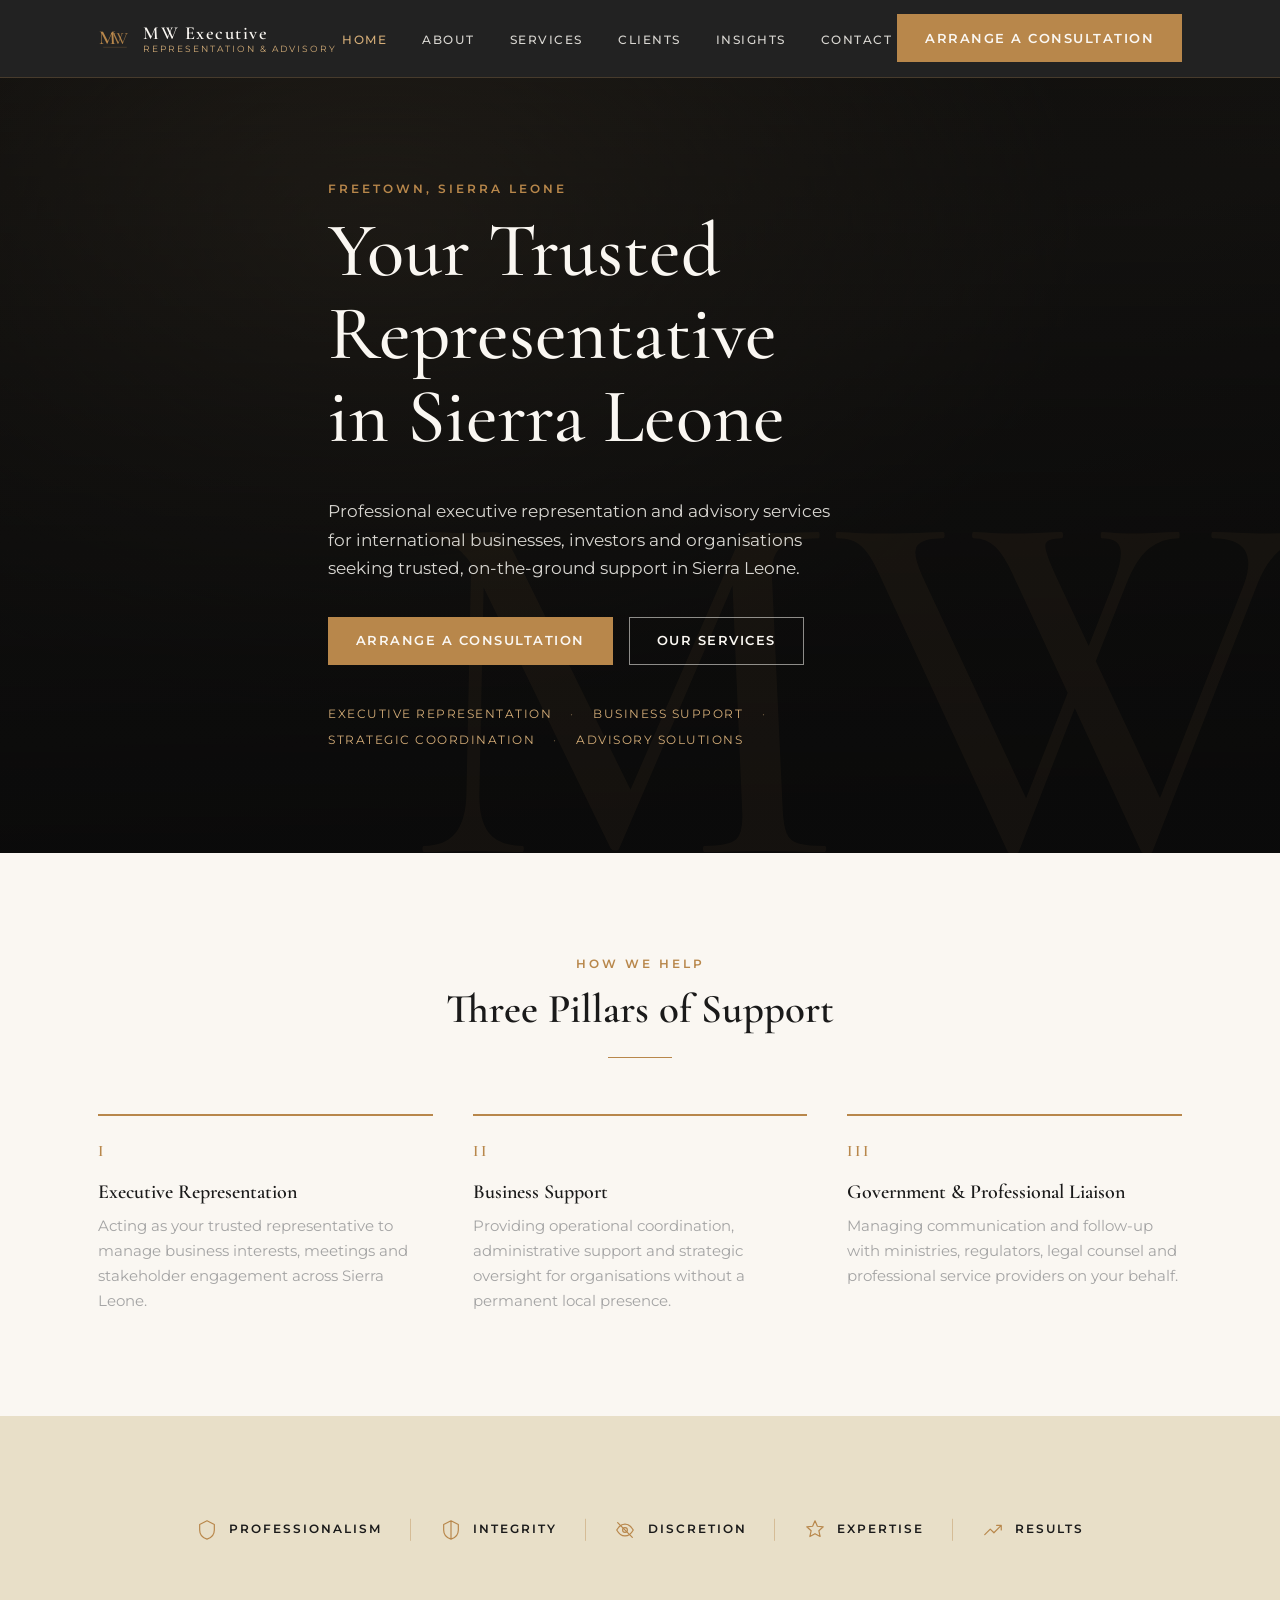
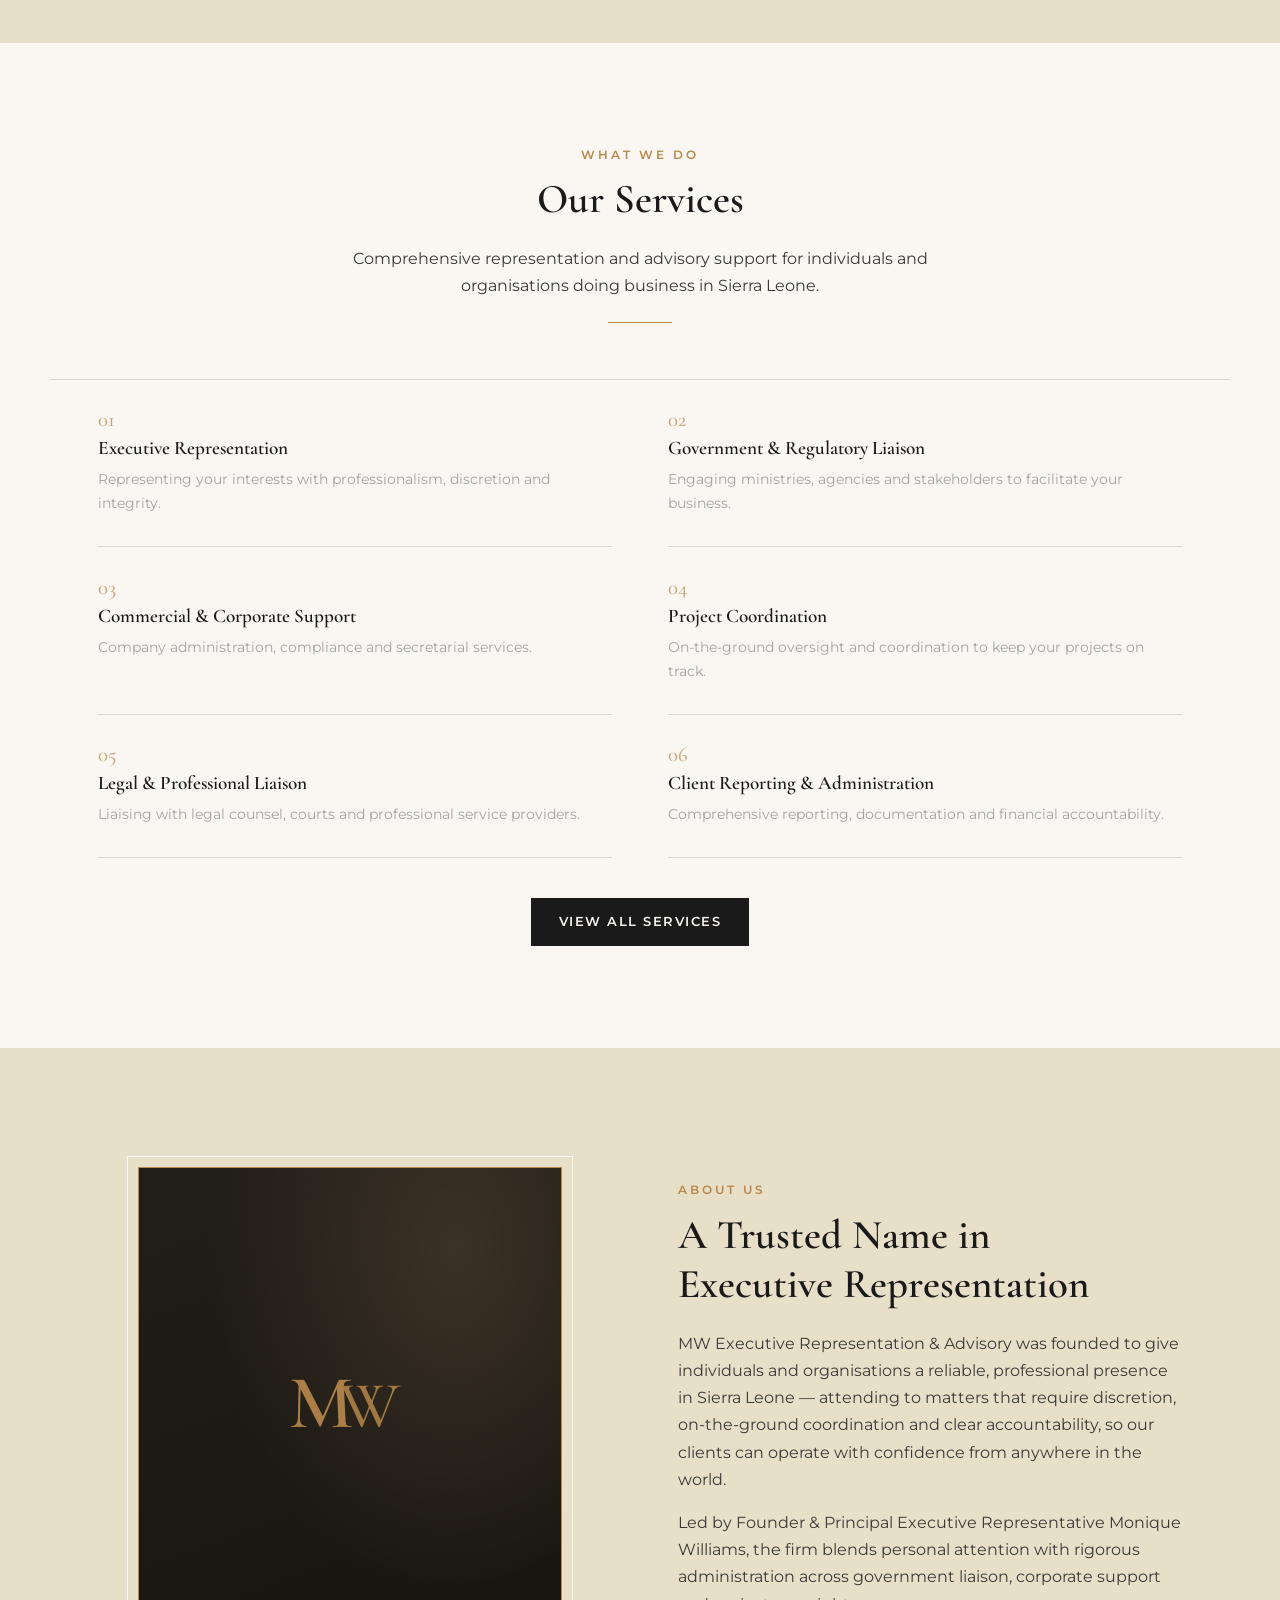
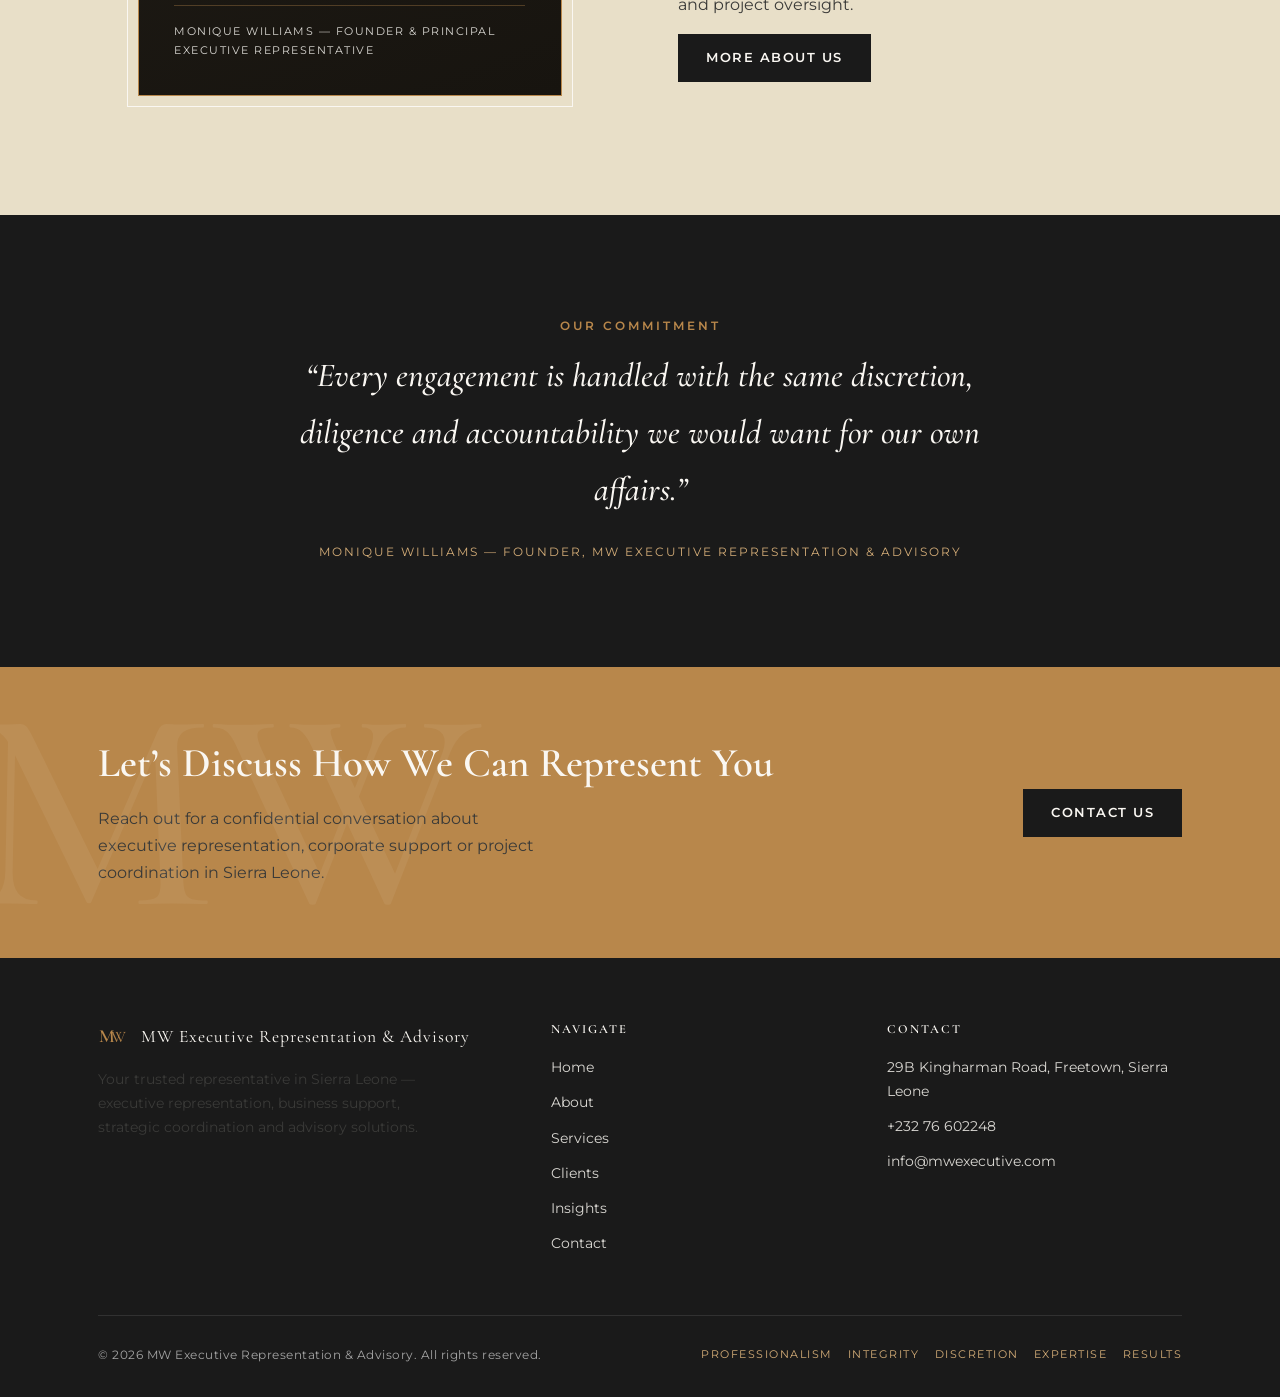
==== index.html @ 89845946 "feat: client revision round — nav, CTA copy, new pages, and homepage/about content Nav: add Clients " ====
<!doctype html>
<html lang="en">
<head>
  <meta charset="UTF-8" />
  <meta name="viewport" content="width=device-width, initial-scale=1.0" />
  <title>MW Executive Representation &amp; Advisory | Freetown, Sierra Leone</title>
  <meta name="description" content="MW Executive Representation &amp; Advisory is your trusted executive representative in Sierra Leone — offering executive representation, government &amp; regulatory liaison, corporate support, and advisory solutions." />
  <link rel="icon" type="image/svg+xml" href="assets/favicon.svg" />
  <link rel="preconnect" href="https://fonts.googleapis.com" />
  <link rel="preconnect" href="https://fonts.gstatic.com" crossorigin />
  <link href="https://fonts.googleapis.com/css2?family=Cormorant+Garamond:ital,wght@0,400;0,500;0,600;1,500&family=Montserrat:wght@400;500;600;700&display=swap" rel="stylesheet" />
  <link rel="stylesheet" href="css/style.css" />
</head>
<body>

  <header class="site-header">
    <nav class="nav">
      <a href="index.html" class="brand">
        <svg class="brand__mark" viewBox="0 0 220 180" aria-hidden="true"><text x="6" y="128" font-family="'Cormorant Garamond', serif" font-weight="600" font-size="128" fill="#B8874B">M</text><text x="92" y="128" font-family="'Cormorant Garamond', serif" font-weight="500" font-size="112" fill="#B8874B" opacity="0.92">W</text><line x1="34" y1="150" x2="186" y2="150" stroke="#B8874B" stroke-width="1.5"/></svg>
        <span class="brand__text">
          <span class="brand__name">MW Executive</span>
          <span class="brand__sub">Representation &amp; Advisory</span>
        </span>
      </a>
      <button class="nav__toggle" aria-label="Toggle navigation" aria-expanded="false">
        <span></span><span></span><span></span>
      </button>
      <ul class="nav__links">
        <li><a href="index.html">Home</a></li>
        <li><a href="about.html">About</a></li>
        <li><a href="services.html">Services</a></li>
        <li><a href="clients.html">Clients</a></li>
        <li><a href="insights.html">Insights</a></li>
        <li><a href="contact.html">Contact</a></li>
      </ul>
      <a href="contact.html" class="btn btn--primary nav__cta">Arrange a Consultation</a>
    </nav>
  </header>

  <section class="hero">
    <div class="container hero__content">
      <span class="eyebrow">Freetown, Sierra Leone</span>
      <h1>Your Trusted Representative in Sierra Leone</h1>
      <p class="hero__tagline">Professional executive representation and advisory services for international businesses, investors and organisations seeking trusted, on-the-ground support in Sierra Leone.</p>
      <div class="hero__actions">
        <a href="contact.html" class="btn btn--primary">Arrange a Consultation</a>
        <a href="services.html" class="btn btn--outline">Our Services</a>
      </div>
      <div class="hero__meta">
        <span>Executive Representation</span>
        <span>Business Support</span>
        <span>Strategic Coordination</span>
        <span>Advisory Solutions</span>
      </div>
    </div>
  </section>

  <section>
    <div class="container">
      <div class="section-head">
        <span class="eyebrow">How We Help</span>
        <h2>Three Pillars of Support</h2>
        <hr class="rule rule--center" />
      </div>
      <div class="pillars">
        <div class="pillars__item">
          <span class="pillars__num">I</span>
          <h3>Executive Representation</h3>
          <p>Acting as your trusted representative to manage business interests, meetings and stakeholder engagement across Sierra Leone.</p>
        </div>
        <div class="pillars__item">
          <span class="pillars__num">II</span>
          <h3>Business Support</h3>
          <p>Providing operational coordination, administrative support and strategic oversight for organisations without a permanent local presence.</p>
        </div>
        <div class="pillars__item">
          <span class="pillars__num">III</span>
          <h3>Government &amp; Professional Liaison</h3>
          <p>Managing communication and follow-up with ministries, regulators, legal counsel and professional service providers on your behalf.</p>
        </div>
      </div>
    </div>
  </section>

  <section class="section--tint">
    <div class="container values">
      <div class="values__item">
        <svg viewBox="0 0 24 24" fill="none" stroke-linecap="round" stroke-linejoin="round"><path d="M12 2 4 6v6c0 5 3.4 8.6 8 10 4.6-1.4 8-5 8-10V6l-8-4Z" stroke-width="1.3"/></svg>
        <span>Professionalism</span>
      </div>
      <div class="values__item">
        <svg viewBox="0 0 24 24" fill="none" stroke-linecap="round" stroke-linejoin="round"><path d="M12 2v20M4 6l8-4 8 4M4 6v6c0 5 3.4 8.6 8 10M20 6v6c0 5-3.4 8.6-8 10" stroke-width="1.3"/></svg>
        <span>Integrity</span>
      </div>
      <div class="values__item">
        <svg viewBox="0 0 24 24" fill="none" stroke-linecap="round" stroke-linejoin="round"><path d="M3 12s3.5-6.5 9-6.5S21 12 21 12s-3.5 6.5-9 6.5S3 12 3 12Z" stroke-width="1.3"/><circle cx="12" cy="12" r="2.6" stroke-width="1.3"/><path d="M4 4l16 16" stroke-width="1.3"/></svg>
        <span>Discretion</span>
      </div>
      <div class="values__item">
        <svg viewBox="0 0 24 24" fill="none" stroke-linecap="round" stroke-linejoin="round"><path d="m12 2 2.6 5.9 6.4.6-4.8 4.3 1.4 6.3L12 16l-5.6 3.1 1.4-6.3-4.8-4.3 6.4-.6L12 2Z" stroke-width="1.3"/></svg>
        <span>Expertise</span>
      </div>
      <div class="values__item">
        <svg viewBox="0 0 24 24" fill="none" stroke-linecap="round" stroke-linejoin="round"><path d="M3 17 9 11l4 4 8-8M21 7h-5M21 7v5" stroke-width="1.3"/></svg>
        <span>Results</span>
      </div>
    </div>
  </section>

  <section>
    <div class="container">
      <div class="section-head">
        <span class="eyebrow">What We Do</span>
        <h2>Our Services</h2>
        <p>Comprehensive representation and advisory support for individuals and organisations doing business in Sierra Leone.</p>
        <hr class="rule rule--center" />
      </div>
    </div>
    <div class="container service-index">
      <article class="service-index__item">
        <span class="service-row__index">01</span>
        <h3>Executive Representation</h3>
        <p>Representing your interests with professionalism, discretion and integrity.</p>
      </article>
      <article class="service-index__item">
        <span class="service-row__index">02</span>
        <h3>Government &amp; Regulatory Liaison</h3>
        <p>Engaging ministries, agencies and stakeholders to facilitate your business.</p>
      </article>
      <article class="service-index__item">
        <span class="service-row__index">03</span>
        <h3>Commercial &amp; Corporate Support</h3>
        <p>Company administration, compliance and secretarial services.</p>
      </article>
      <article class="service-index__item">
        <span class="service-row__index">04</span>
        <h3>Project Coordination</h3>
        <p>On-the-ground oversight and coordination to keep your projects on track.</p>
      </article>
      <article class="service-index__item">
        <span class="service-row__index">05</span>
        <h3>Legal &amp; Professional Liaison</h3>
        <p>Liaising with legal counsel, courts and professional service providers.</p>
      </article>
      <article class="service-index__item">
        <span class="service-row__index">06</span>
        <h3>Client Reporting &amp; Administration</h3>
        <p>Comprehensive reporting, documentation and financial accountability.</p>
      </article>
    </div>
    <div class="container text-center" style="margin-top:2.5rem;">
      <a href="services.html" class="btn btn--dark">View All Services</a>
    </div>
  </section>

  <section class="section--tint">
    <div class="container split">
      <div class="split__media">
        <figure class="portrait-frame">
          <svg class="portrait-frame__mark" viewBox="0 0 220 180" aria-hidden="true"><text x="6" y="128" font-family="'Cormorant Garamond', serif" font-weight="600" font-size="128" fill="#B8874B">M</text><text x="92" y="128" font-family="'Cormorant Garamond', serif" font-weight="500" font-size="112" fill="#B8874B" opacity="0.92">W</text></svg>
          <figcaption>Monique Williams — Founder &amp; Principal Executive Representative</figcaption>
        </figure>
      </div>
      <div>
        <span class="eyebrow">About Us</span>
        <h2>A Trusted Name in Executive Representation</h2>
        <p>MW Executive Representation &amp; Advisory was founded to give individuals and organisations a reliable, professional presence in Sierra Leone — attending to matters that require discretion, on-the-ground coordination and clear accountability, so our clients can operate with confidence from anywhere in the world.</p>
        <p>Led by Founder &amp; Principal Executive Representative Monique Williams, the firm blends personal attention with rigorous administration across government liaison, corporate support and project oversight.</p>
        <a href="about.html" class="btn btn--dark">More About Us</a>
      </div>
    </div>
  </section>

  <section class="section--dark">
    <div class="container quote">
      <span class="eyebrow">Our Commitment</span>
      <blockquote>&ldquo;Every engagement is handled with the same discretion, diligence and accountability we would want for our own affairs.&rdquo;</blockquote>
      <cite>Monique Williams — Founder, MW Executive Representation &amp; Advisory</cite>
    </div>
  </section>

  <section class="cta-banner">
    <div class="container cta-banner__inner">
      <div>
        <h2>Let&rsquo;s Discuss How We Can Represent You</h2>
        <p>Reach out for a confidential conversation about executive representation, corporate support or project coordination in Sierra Leone.</p>
      </div>
      <a href="contact.html" class="btn btn--dark">Contact Us</a>
    </div>
  </section>

  <footer class="site-footer">
    <div class="container">
      <div class="footer-grid">
        <div>
          <div class="footer-brand">
            <svg class="footer-brand__mark" viewBox="0 0 220 180" aria-hidden="true"><text x="6" y="128" font-family="'Cormorant Garamond', serif" font-weight="600" font-size="128" fill="#B8874B">M</text><text x="92" y="128" font-family="'Cormorant Garamond', serif" font-weight="500" font-size="112" fill="#B8874B" opacity="0.92">W</text></svg>
            <span class="footer-brand__name">MW Executive Representation &amp; Advisory</span>
          </div>
          <p style="max-width:320px; font-size:0.88rem;">Your trusted representative in Sierra Leone — executive representation, business support, strategic coordination and advisory solutions.</p>
        </div>
        <div>
          <h4>Navigate</h4>
          <ul>
            <li><a href="index.html">Home</a></li>
            <li><a href="about.html">About</a></li>
            <li><a href="services.html">Services</a></li>
            <li><a href="clients.html">Clients</a></li>
            <li><a href="insights.html">Insights</a></li>
            <li><a href="contact.html">Contact</a></li>
          </ul>
        </div>
        <div>
          <h4>Contact</h4>
          <ul>
            <li>29B Kingharman Road, Freetown, Sierra Leone</li>
            <li><a href="tel:+23276602248">+232 76 602248</a></li>
            <li><a href="mailto:info@mwexecutive.com">info@mwexecutive.com</a></li>
          </ul>
        </div>
      </div>
      <div class="footer-bottom">
        <span>&copy; 2026 MW Executive Representation &amp; Advisory. All rights reserved.</span>
        <span class="footer-values">
          <span>Professionalism</span><span>Integrity</span><span>Discretion</span><span>Expertise</span><span>Results</span>
        </span>
      </div>
    </div>
  </footer>

  <script src="js/main.js"></script>
</body>
</html>
---- css/style.css ----
/* ==========================================================================
   MW Executive Representation & Advisory — Site Stylesheet
   ========================================================================== */

:root {
  --bronze: #B8874B;
  --bronze-dark: #8F6A38;
  --bronze-light: #D4AD78;
  --champagne: #E8DFC8;
  --warm-white: #FAF7F2;
  --charcoal: #1A1A1A;
  --charcoal-soft: #262421;
  --slate: #A4A4A4;
  --slate-light: #D9D7D2;

  --font-heading: 'Cormorant Garamond', 'Times New Roman', serif;
  --font-body: 'Montserrat', -apple-system, 'Segoe UI', sans-serif;

  --max-width: 1180px;
  --transition: 0.28s cubic-bezier(0.4, 0, 0.2, 1);
}

* { box-sizing: border-box; }

html { scroll-behavior: smooth; }

body {
  margin: 0;
  font-family: var(--font-body);
  color: var(--charcoal);
  background: var(--warm-white);
  line-height: 1.7;
  -webkit-font-smoothing: antialiased;
}

img { max-width: 100%; display: block; }

a { color: inherit; text-decoration: none; }

h1, h2, h3, h4 {
  font-family: var(--font-heading);
  font-weight: 600;
  color: var(--charcoal);
  margin: 0 0 0.5em;
  line-height: 1.2;
  text-wrap: balance;
}

h1 { font-size: clamp(2.9rem, 6vw, 5.2rem); font-weight: 500; line-height: 1.08; }
h2 { font-size: clamp(1.9rem, 3.2vw, 2.6rem); }
h3 { font-size: 1.35rem; }

p { margin: 0 0 1em; color: #3a3a38; }

.eyebrow {
  font-family: var(--font-body);
  font-size: 0.72rem;
  font-weight: 600;
  letter-spacing: 3px;
  text-transform: uppercase;
  color: var(--bronze);
  display: block;
  margin-bottom: 0.9em;
}

.container {
  max-width: var(--max-width);
  margin: 0 auto;
  padding: 0 clamp(1.25rem, 4vw, 3rem);
}

.rule {
  width: 64px;
  height: 1px;
  background: var(--bronze);
  border: none;
  margin: 1.4em 0;
}
.rule--center { margin-left: auto; margin-right: auto; }

/* --------------------------- Buttons --------------------------- */

.btn {
  display: inline-flex;
  align-items: center;
  gap: 0.6em;
  font-family: var(--font-body);
  font-size: 0.8rem;
  font-weight: 600;
  letter-spacing: 1.5px;
  text-transform: uppercase;
  padding: 0.95em 2.1em;
  border: 1px solid transparent;
  cursor: pointer;
  transition: background var(--transition), color var(--transition), border-color var(--transition);
}

.btn--primary {
  background: var(--bronze);
  color: var(--warm-white);
  border-color: var(--bronze);
}
.btn--primary:hover { background: var(--bronze-dark); border-color: var(--bronze-dark); }

.btn--outline {
  background: transparent;
  color: var(--warm-white);
  border-color: rgba(250, 247, 242, 0.55);
}
.btn--outline:hover { background: rgba(250, 247, 242, 0.12); border-color: var(--warm-white); }

.btn--dark {
  background: var(--charcoal);
  color: var(--warm-white);
  border-color: var(--charcoal);
}
.btn--dark:hover { background: #000; }

/* --------------------------- Header / Nav --------------------------- */

.site-header {
  position: sticky;
  top: 0;
  z-index: 100;
  background: rgba(26, 26, 26, 0.96);
  backdrop-filter: blur(6px);
  border-bottom: 1px solid rgba(184, 135, 75, 0.25);
}

.nav {
  display: flex;
  align-items: center;
  justify-content: space-between;
  padding: 0.9rem clamp(1.25rem, 4vw, 3rem);
  max-width: var(--max-width);
  margin: 0 auto;
}

.brand {
  display: flex;
  align-items: center;
  gap: 0.7rem;
  color: var(--warm-white);
}
.brand__mark { width: 34px; height: 28px; flex-shrink: 0; }
.brand__text { display: flex; flex-direction: column; line-height: 1.15; }
.brand__name {
  font-family: var(--font-heading);
  font-size: 1.15rem;
  letter-spacing: 1.5px;
  font-weight: 600;
}
.brand__sub {
  font-size: 0.55rem;
  letter-spacing: 2px;
  color: var(--bronze-light);
  text-transform: uppercase;
}

.nav__links {
  display: flex;
  gap: 2.2rem;
  list-style: none;
  margin: 0;
  padding: 0;
}
.nav__links a {
  color: var(--slate-light);
  font-size: 0.78rem;
  font-weight: 500;
  letter-spacing: 1.5px;
  text-transform: uppercase;
  transition: color var(--transition);
  position: relative;
}
.nav__links a:hover,
.nav__links a[aria-current="page"] { color: var(--bronze-light); }

.nav__cta {
  display: none;
}

.nav__toggle {
  display: none;
  flex-direction: column;
  gap: 5px;
  background: none;
  border: none;
  cursor: pointer;
  padding: 0.5em;
}
.nav__toggle span {
  width: 24px;
  height: 1.5px;
  background: var(--warm-white);
}

@media (min-width: 800px) {
  .nav__cta { display: inline-flex; }
}

@media (max-width: 799px) {
  .nav__toggle { display: flex; }
  .nav__links {
    position: absolute;
    top: 100%;
    left: 0;
    right: 0;
    background: var(--charcoal);
    flex-direction: column;
    gap: 0;
    max-height: 0;
    overflow: hidden;
    transition: max-height var(--transition);
    border-bottom: 1px solid rgba(184, 135, 75, 0.25);
  }
  .nav__links.is-open { max-height: 400px; }
  .nav__links a {
    display: block;
    padding: 1rem clamp(1.25rem, 4vw, 3rem);
    border-top: 1px solid rgba(255,255,255,0.06);
  }
}

/* --------------------------- Hero --------------------------- */

.hero {
  position: relative;
  min-height: 86vh;
  display: flex;
  align-items: center;
  color: var(--warm-white);
  background:
    linear-gradient(180deg, rgba(10,10,10,0.55) 0%, rgba(10,10,10,0.78) 55%, rgba(10,10,10,0.95) 100%),
    radial-gradient(ellipse at 30% 20%, #3a3226 0%, transparent 55%),
    linear-gradient(160deg, #14120f 0%, #1f1c17 45%, #0d0c0a 100%);
  overflow: hidden;
}

.hero__skyline {
  position: absolute;
  bottom: 0;
  left: 0;
  width: 100%;
  height: 40%;
  opacity: 0.5;
}

.hero::after {
  content: "MW";
  position: absolute;
  right: -0.06em;
  bottom: -0.18em;
  font-family: var(--font-heading);
  font-weight: 500;
  font-size: 32rem;
  line-height: 1;
  color: var(--bronze);
  opacity: 0.06;
  pointer-events: none;
  z-index: 0;
  white-space: nowrap;
}

.hero__content { position: relative; z-index: 2; max-width: 720px; }
.hero__content h1 { color: var(--warm-white); }
.hero__content > * {
  opacity: 0;
  animation: hero-rise 0.7s ease-out forwards;
}
.hero__content .eyebrow { animation-delay: 0.05s; }
.hero__content h1 { animation-delay: 0.15s; }
.hero__content .hero__tagline { animation-delay: 0.3s; }
.hero__content .hero__actions { animation-delay: 0.42s; }
.hero__content .hero__meta { animation-delay: 0.54s; }

@keyframes hero-rise {
  from { opacity: 0; transform: translateY(14px); }
  to { opacity: 1; transform: translateY(0); }
}

@media (prefers-reduced-motion: reduce) {
  .hero__content > * { opacity: 1; animation: none; }
}

.hero__tagline {
  font-size: 1.05rem;
  color: var(--slate-light);
  max-width: 520px;
  margin-bottom: 2em;
}

.hero__actions { display: flex; flex-wrap: wrap; gap: 1rem; margin-bottom: 2.5em; }

.hero__meta {
  display: flex;
  flex-wrap: wrap;
  gap: 0.6em 1.6em;
  font-size: 0.72rem;
  letter-spacing: 1.5px;
  text-transform: uppercase;
  color: var(--bronze-light);
}
.hero__meta span:not(:last-child)::after { content: '·'; margin-left: 1.6em; color: rgba(212,173,120,0.5); }

/* --------------------------- Page hero (interior pages) --------------------------- */

.page-hero {
  background: var(--charcoal);
  color: var(--warm-white);
  padding: clamp(4rem, 10vw, 7rem) 0 clamp(3rem, 6vw, 4.5rem);
  text-align: center;
}
.page-hero h1 { color: var(--warm-white); }
.page-hero p { color: var(--slate-light); max-width: 620px; margin: 0 auto; }

/* --------------------------- Sections --------------------------- */

section { padding: clamp(3.5rem, 8vw, 6.5rem) 0; }

.section--tint { background: var(--champagne); }
.section--dark { background: var(--charcoal); color: var(--warm-white); }
.section--dark h2, .section--dark h3 { color: var(--warm-white); }
.section--dark p { color: var(--slate-light); }

.section-head { max-width: 640px; margin: 0 auto 3.5rem; text-align: center; }
.section-head--left { margin: 0 0 3rem; text-align: left; }

/* --------------------------- Three pillars (homepage intro) --------------------------- */

.pillars {
  display: grid;
  grid-template-columns: repeat(3, 1fr);
  gap: 2.5rem;
}
.pillars__item {
  padding-top: 1.4rem;
  border-top: 2px solid var(--bronze);
}
.pillars__num {
  display: block;
  font-family: var(--font-heading);
  font-size: 1rem;
  font-weight: 600;
  letter-spacing: 3px;
  color: var(--bronze);
  margin-bottom: 0.9em;
}
.pillars__item h3 { font-size: 1.25rem; margin-bottom: 0.5em; }
.pillars__item p { font-size: 0.92rem; margin: 0; color: var(--slate); }

@media (max-width: 800px) {
  .pillars { grid-template-columns: 1fr; gap: 2rem; }
}

/* --------------------------- Values strip --------------------------- */

.values {
  display: flex;
  flex-wrap: wrap;
  justify-content: center;
  align-items: center;
  gap: 0.9rem 0;
}
.values__item {
  display: flex;
  align-items: center;
  gap: 0.7rem;
  padding: 0 1.8rem;
  position: relative;
}
.values__item:not(:last-child)::after {
  content: '';
  position: absolute;
  right: 0;
  top: 50%;
  transform: translateY(-50%);
  width: 1px;
  height: 1.4rem;
  background: rgba(184, 135, 75, 0.4);
}
.values__item svg { width: 22px; height: 22px; stroke: var(--bronze); flex-shrink: 0; }
.values__item span {
  font-size: 0.72rem;
  letter-spacing: 2px;
  text-transform: uppercase;
  font-weight: 600;
}

@media (max-width: 480px) {
  .values__item::after { display: none; }
  .values__item { padding: 0 1rem; }
}

/* --------------------------- Service list (editorial index) --------------------------- */

.service-list { border-top: 1px solid var(--slate-light); }

.service-row {
  display: grid;
  grid-template-columns: 4.5rem 1fr;
  gap: 1.5rem 2rem;
  align-items: baseline;
  padding: 2.25rem 0;
  border-bottom: 1px solid var(--slate-light);
  transition: background var(--transition);
}
.service-row:hover { background: var(--champagne); }
.service-row__index {
  font-family: var(--font-heading);
  font-size: 2.6rem;
  font-weight: 500;
  color: var(--bronze);
  opacity: 0.5;
  line-height: 1;
}
.service-row__body h3 { margin-bottom: 0.4em; }
.service-row__body p { font-size: 0.95rem; margin-bottom: 0; max-width: 640px; }

/* Detail variant used on the Services page: adds a third column of tags */
.service-row--detail {
  grid-template-columns: 4.5rem 1fr 1fr;
}
.service-row__tags {
  list-style: none;
  margin: 0;
  padding: 0;
  font-size: 0.85rem;
  color: var(--slate);
}
.service-row__tags li {
  padding: 0.6em 0;
  border-top: 1px solid var(--slate-light);
}
.service-row__tags li:first-child { border-top: none; }

@media (max-width: 860px) {
  .service-row,
  .service-row--detail { grid-template-columns: 3.2rem 1fr; }
  .service-row__tags { grid-column: 1 / -1; padding-left: calc(3.2rem + 2rem); }
  .service-row__index { font-size: 2rem; }
}

/* Compact teaser variant for the homepage: two-column index, no tags */
.service-index {
  display: grid;
  grid-template-columns: 1fr 1fr;
  column-gap: 3.5rem;
  border-top: 1px solid var(--slate-light);
}
.service-index__item {
  padding: 1.9rem 0;
  border-bottom: 1px solid var(--slate-light);
}
.service-index__item .service-row__index {
  font-size: 1.3rem;
  opacity: 0.7;
  display: block;
  margin-bottom: 0.3em;
}
.service-index__item h3 { font-size: 1.2rem; margin-bottom: 0.35em; }
.service-index__item p { font-size: 0.9rem; margin: 0; color: var(--slate); }

@media (max-width: 700px) {
  .service-index { grid-template-columns: 1fr; }
}

/* --------------------------- About / split layout --------------------------- */

.split {
  display: grid;
  grid-template-columns: 1fr 1fr;
  gap: clamp(2rem, 6vw, 5rem);
  align-items: center;
}
@media (max-width: 800px) { .split { grid-template-columns: 1fr; } }
.split--reverse .split__media { order: 2; }

.portrait-frame {
  aspect-ratio: 4 / 5;
  background:
    radial-gradient(ellipse at 75% 15%, #3a3226 0%, transparent 55%),
    linear-gradient(160deg, #221e18 0%, #17140f 100%);
  position: relative;
  border: 1px solid var(--bronze);
  outline: 1px solid var(--warm-white);
  outline-offset: 10px;
  display: flex;
  flex-direction: column;
  align-items: flex-start;
  justify-content: space-between;
  padding: 2.2rem;
  overflow: hidden;
}
.portrait-frame__mark { width: 130px; height: auto; opacity: 0.92; align-self: center; margin: auto 0; }
.portrait-frame figcaption {
  position: relative;
  color: var(--slate-light);
  font-size: 0.7rem;
  letter-spacing: 1.5px;
  text-transform: uppercase;
  padding-top: 1rem;
  border-top: 1px solid rgba(184, 135, 75, 0.35);
  width: 100%;
}

/* --------------------------- Quote / testimonial --------------------------- */

.quote {
  max-width: 780px;
  margin: 0 auto;
  text-align: center;
}
.quote blockquote {
  font-family: var(--font-heading);
  font-size: clamp(1.5rem, 3vw, 2.1rem);
  font-weight: 500;
  font-style: italic;
  margin: 0 0 1.2rem;
  color: var(--warm-white);
}
.quote cite {
  font-style: normal;
  font-size: 0.75rem;
  letter-spacing: 2px;
  text-transform: uppercase;
  color: var(--bronze-light);
}

/* --------------------------- CTA banner --------------------------- */

.cta-banner {
  position: relative;
  background: var(--bronze);
  color: var(--warm-white);
  padding: clamp(3rem, 7vw, 4.5rem) 0;
  overflow: hidden;
}
.cta-banner::after {
  content: "MW";
  position: absolute;
  left: -0.1em;
  top: 50%;
  transform: translateY(-50%);
  font-family: var(--font-heading);
  font-weight: 500;
  font-size: 18rem;
  line-height: 1;
  color: var(--warm-white);
  opacity: 0.06;
  pointer-events: none;
  white-space: nowrap;
}
.cta-banner h2 { color: var(--warm-white); }
.cta-banner .btn--dark:hover { background: var(--charcoal-soft); }

.cta-banner__inner {
  position: relative;
  display: flex;
  flex-wrap: wrap;
  align-items: center;
  justify-content: space-between;
  gap: 1.75rem 3rem;
  text-align: left;
}
.cta-banner__inner h2 { margin-bottom: 0.4em; }
.cta-banner__inner p { margin: 0; max-width: 460px; }
.cta-banner__inner .btn { flex-shrink: 0; }

@media (max-width: 640px) {
  .cta-banner__inner { text-align: center; justify-content: center; }
  .cta-banner__inner p { margin: 0 auto; }
}

/* --------------------------- Process steps --------------------------- */

.process {
  display: grid;
  grid-template-columns: repeat(auto-fit, minmax(220px, 1fr));
  gap: 2.5rem;
  counter-reset: step;
}
.process__step { position: relative; padding-left: 3.2rem; }
.process__step::before {
  counter-increment: step;
  content: counter(step, decimal-leading-zero);
  position: absolute;
  left: 0;
  top: -0.2rem;
  font-family: var(--font-heading);
  font-size: 1.6rem;
  color: var(--bronze);
}

/* --------------------------- Contact --------------------------- */

.contact-grid {
  display: grid;
  grid-template-columns: 0.9fr 1.1fr;
  gap: clamp(2.5rem, 6vw, 5rem);
}
@media (max-width: 860px) { .contact-grid { grid-template-columns: 1fr; } }

.contact-info__item {
  display: flex;
  gap: 1rem;
  margin-bottom: 1.8rem;
}
.contact-info__item svg { width: 22px; height: 22px; stroke: var(--bronze); fill: none; stroke-width: 1.5; flex-shrink: 0; margin-top: 2px; }
.contact-info__item h4 { margin-bottom: 0.2em; font-size: 0.95rem; }
.contact-info__item p { margin: 0; font-size: 0.92rem; }

.map-frame {
  margin-top: 2rem;
  border: 1px solid var(--slate-light);
  filter: grayscale(0.3) contrast(1.05);
  aspect-ratio: 16/10;
  width: 100%;
}

form.contact-form {
  display: grid;
  gap: 1.3rem;
}
.form-row { display: grid; grid-template-columns: 1fr 1fr; gap: 1.3rem; }
@media (max-width: 560px) { .form-row { grid-template-columns: 1fr; } }

.field label {
  display: block;
  font-size: 0.72rem;
  letter-spacing: 1.5px;
  text-transform: uppercase;
  font-weight: 600;
  margin-bottom: 0.5em;
  color: var(--charcoal);
}
.field input,
.field select,
.field textarea {
  width: 100%;
  border: 1px solid var(--slate-light);
  background: var(--warm-white);
  padding: 0.85em 1em;
  font-family: var(--font-body);
  font-size: 0.92rem;
  color: var(--charcoal);
  transition: border-color var(--transition);
}
.field input:focus,
.field select:focus,
.field textarea:focus {
  outline: none;
  border-color: var(--bronze);
}
.field textarea { resize: vertical; min-height: 140px; }

.form-note { font-size: 0.78rem; color: var(--slate); }

.form-status {
  font-size: 0.85rem;
  padding: 0.9em 1.1em;
  border-left: 3px solid var(--bronze);
  background: var(--champagne);
  display: none;
}
.form-status.is-visible { display: block; }

/* --------------------------- Footer --------------------------- */

.site-footer {
  background: var(--charcoal);
  color: var(--slate-light);
  padding: 4rem 0 2rem;
}
.footer-grid {
  display: grid;
  grid-template-columns: 1.4fr 1fr 1fr;
  gap: 2.5rem;
  padding-bottom: 3rem;
  border-bottom: 1px solid rgba(255,255,255,0.1);
}
@media (max-width: 700px) { .footer-grid { grid-template-columns: 1fr; } }

.footer-brand { display: flex; align-items: center; gap: 0.7rem; margin-bottom: 1rem; }
.footer-brand__mark { width: 32px; height: 26px; }
.footer-brand__name { font-family: var(--font-heading); font-size: 1.1rem; letter-spacing: 1px; color: var(--warm-white); }

.site-footer h4 {
  color: var(--warm-white);
  font-size: 0.78rem;
  letter-spacing: 2px;
  text-transform: uppercase;
  margin-bottom: 1.2rem;
}
.site-footer ul { list-style: none; margin: 0; padding: 0; }
.site-footer li { margin-bottom: 0.7rem; font-size: 0.88rem; }
.site-footer a { transition: color var(--transition); }
.site-footer a:hover { color: var(--bronze-light); }

.footer-bottom {
  padding-top: 1.8rem;
  display: flex;
  flex-wrap: wrap;
  gap: 1rem;
  justify-content: space-between;
  font-size: 0.75rem;
  letter-spacing: 0.5px;
  color: var(--slate);
}
.footer-values {
  display: flex;
  gap: 1.4em;
  flex-wrap: wrap;
  text-transform: uppercase;
  letter-spacing: 1.5px;
  font-size: 0.68rem;
  color: var(--bronze-light);
}

/* --------------------------- Utility --------------------------- */

.text-center { text-align: center; }
.mt-0 { margin-top: 0; }
.visually-hidden {
  position: absolute; width: 1px; height: 1px; overflow: hidden;
  clip: rect(0,0,0,0); white-space: nowrap;
}
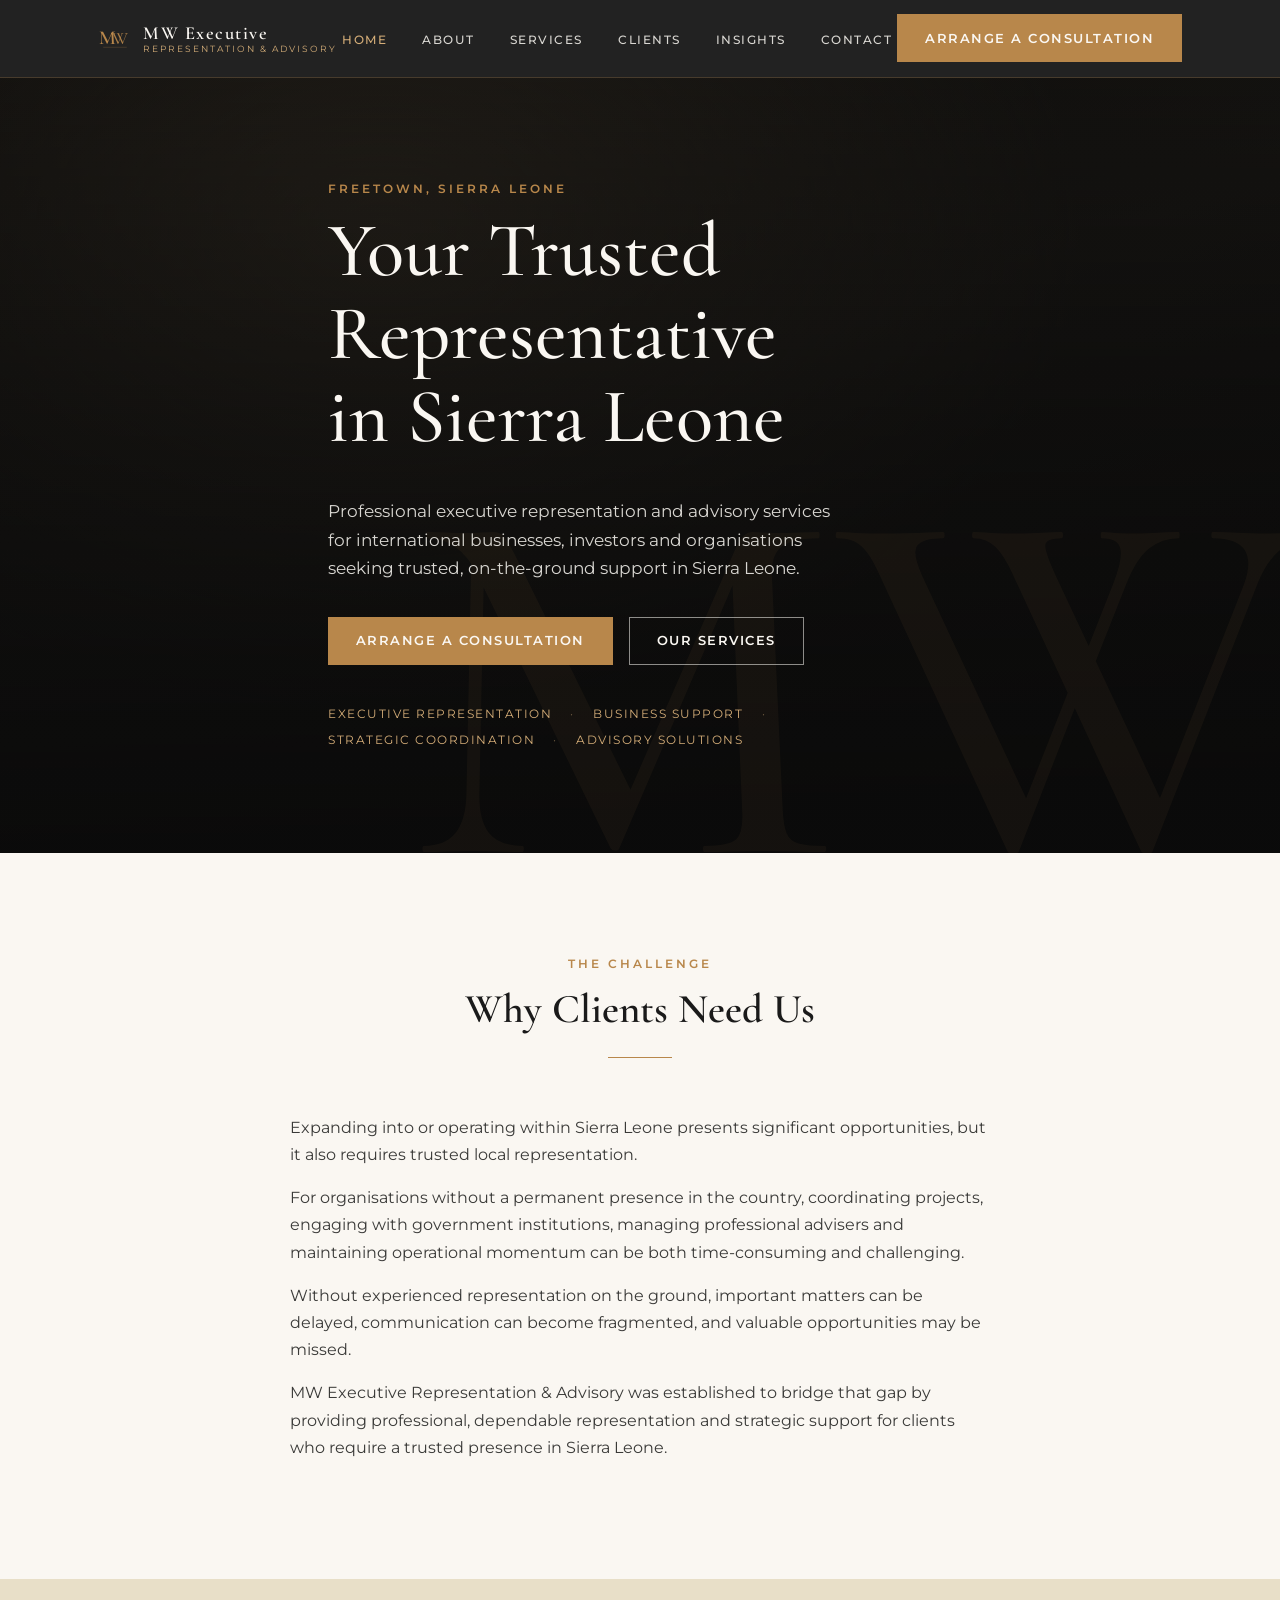
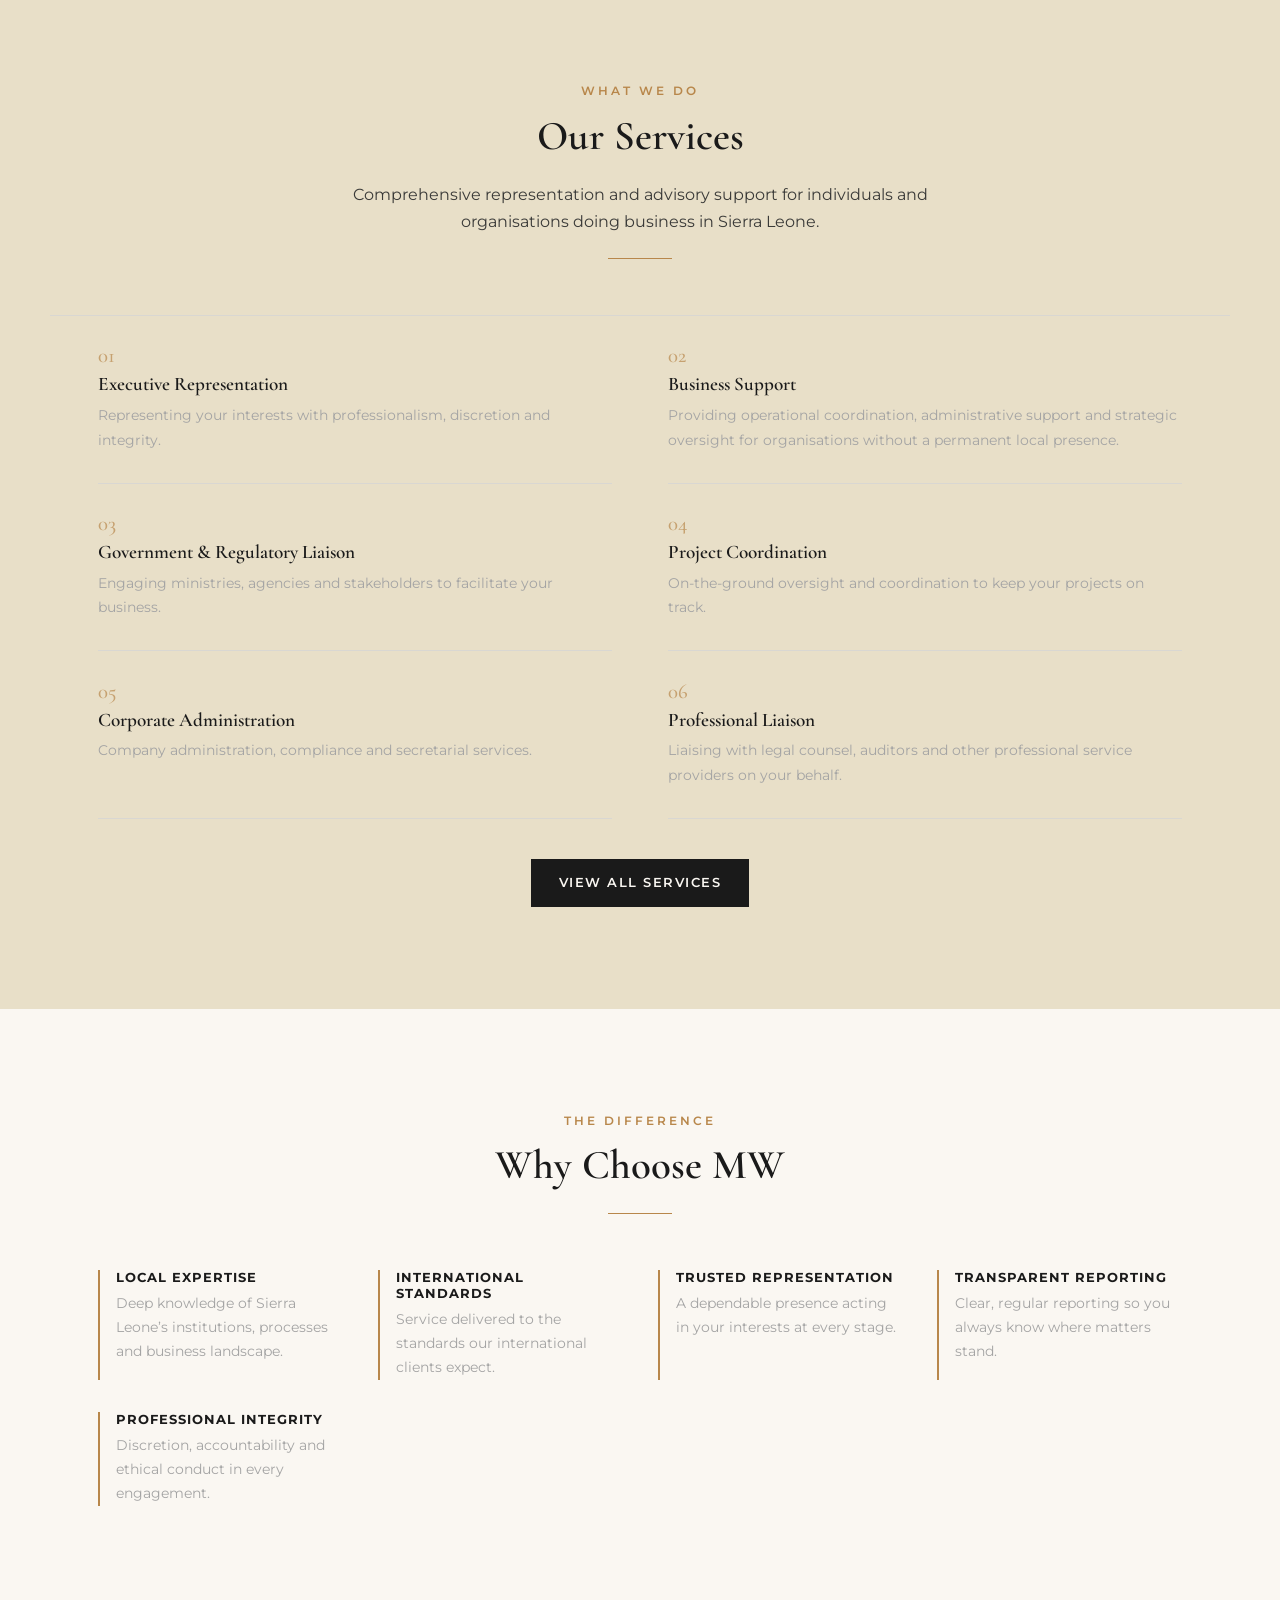
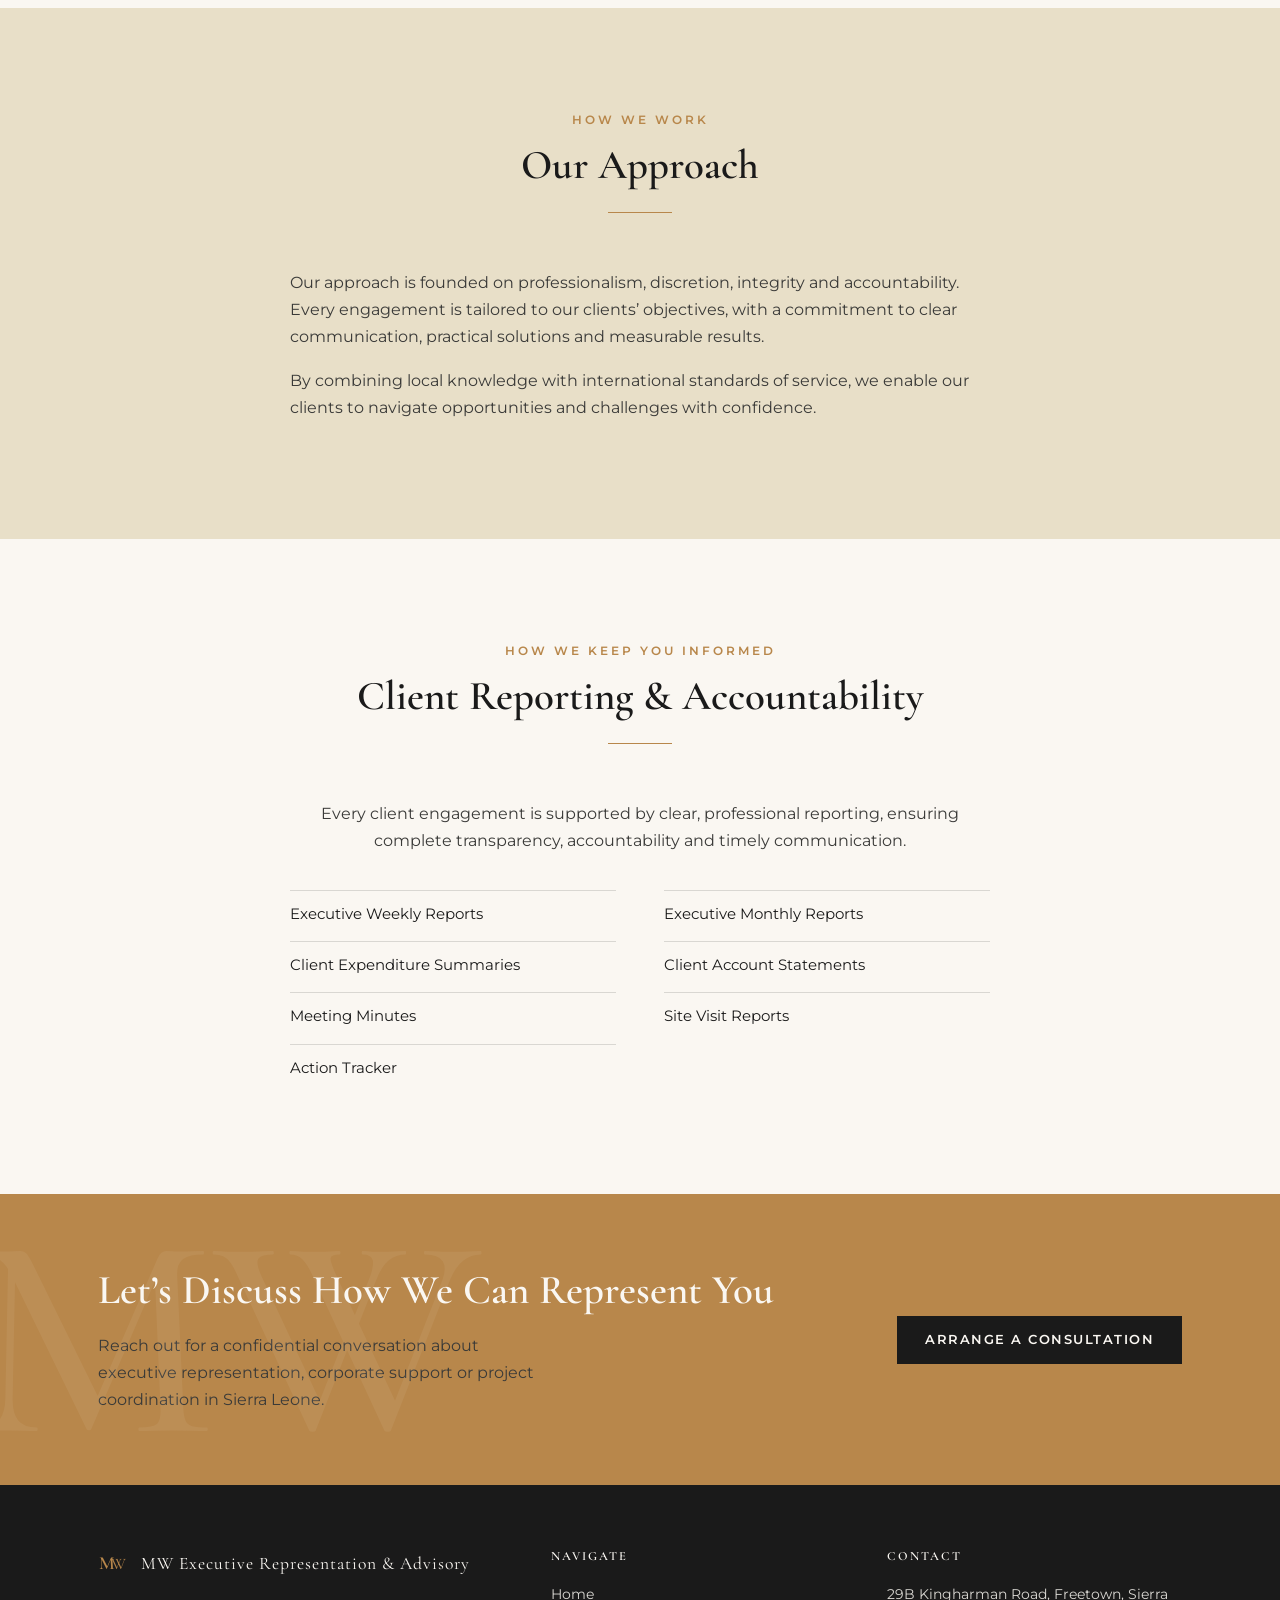
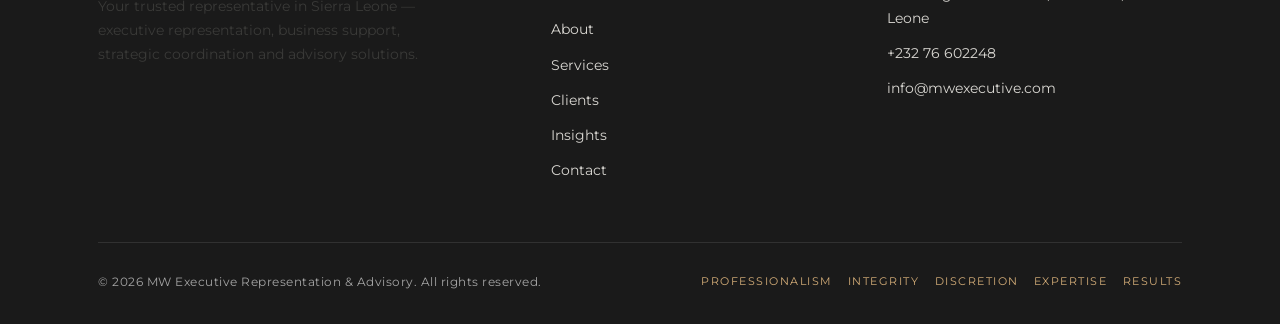
==== commit 7022e086: "feat: rebuild homepage to client's new information architecture New homepage flow, replacing the pre" ====
--- a/index.html
+++ b/index.html
@@ -58,56 +58,20 @@
   <section>
     <div class="container">
       <div class="section-head">
-        <span class="eyebrow">How We Help</span>
-        <h2>Three Pillars of Support</h2>
-        <hr class="rule rule--center" />
-      </div>
-      <div class="pillars">
-        <div class="pillars__item">
-          <span class="pillars__num">I</span>
-          <h3>Executive Representation</h3>
-          <p>Acting as your trusted representative to manage business interests, meetings and stakeholder engagement across Sierra Leone.</p>
-        </div>
-        <div class="pillars__item">
-          <span class="pillars__num">II</span>
-          <h3>Business Support</h3>
-          <p>Providing operational coordination, administrative support and strategic oversight for organisations without a permanent local presence.</p>
-        </div>
-        <div class="pillars__item">
-          <span class="pillars__num">III</span>
-          <h3>Government &amp; Professional Liaison</h3>
-          <p>Managing communication and follow-up with ministries, regulators, legal counsel and professional service providers on your behalf.</p>
-        </div>
+        <span class="eyebrow">The Challenge</span>
+        <h2>Why Clients Need Us</h2>
+        <hr class="rule rule--center" />
+      </div>
+      <div style="max-width:700px; margin:0 auto;">
+        <p>Expanding into or operating within Sierra Leone presents significant opportunities, but it also requires trusted local representation.</p>
+        <p>For organisations without a permanent presence in the country, coordinating projects, engaging with government institutions, managing professional advisers and maintaining operational momentum can be both time-consuming and challenging.</p>
+        <p>Without experienced representation on the ground, important matters can be delayed, communication can become fragmented, and valuable opportunities may be missed.</p>
+        <p>MW Executive Representation &amp; Advisory was established to bridge that gap by providing professional, dependable representation and strategic support for clients who require a trusted presence in Sierra Leone.</p>
       </div>
     </div>
   </section>
 
   <section class="section--tint">
-    <div class="container values">
-      <div class="values__item">
-        <svg viewBox="0 0 24 24" fill="none" stroke-linecap="round" stroke-linejoin="round"><path d="M12 2 4 6v6c0 5 3.4 8.6 8 10 4.6-1.4 8-5 8-10V6l-8-4Z" stroke-width="1.3"/></svg>
-        <span>Professionalism</span>
-      </div>
-      <div class="values__item">
-        <svg viewBox="0 0 24 24" fill="none" stroke-linecap="round" stroke-linejoin="round"><path d="M12 2v20M4 6l8-4 8 4M4 6v6c0 5 3.4 8.6 8 10M20 6v6c0 5-3.4 8.6-8 10" stroke-width="1.3"/></svg>
-        <span>Integrity</span>
-      </div>
-      <div class="values__item">
-        <svg viewBox="0 0 24 24" fill="none" stroke-linecap="round" stroke-linejoin="round"><path d="M3 12s3.5-6.5 9-6.5S21 12 21 12s-3.5 6.5-9 6.5S3 12 3 12Z" stroke-width="1.3"/><circle cx="12" cy="12" r="2.6" stroke-width="1.3"/><path d="M4 4l16 16" stroke-width="1.3"/></svg>
-        <span>Discretion</span>
-      </div>
-      <div class="values__item">
-        <svg viewBox="0 0 24 24" fill="none" stroke-linecap="round" stroke-linejoin="round"><path d="m12 2 2.6 5.9 6.4.6-4.8 4.3 1.4 6.3L12 16l-5.6 3.1 1.4-6.3-4.8-4.3 6.4-.6L12 2Z" stroke-width="1.3"/></svg>
-        <span>Expertise</span>
-      </div>
-      <div class="values__item">
-        <svg viewBox="0 0 24 24" fill="none" stroke-linecap="round" stroke-linejoin="round"><path d="M3 17 9 11l4 4 8-8M21 7h-5M21 7v5" stroke-width="1.3"/></svg>
-        <span>Results</span>
-      </div>
-    </div>
-  </section>
-
-  <section>
     <div class="container">
       <div class="section-head">
         <span class="eyebrow">What We Do</span>
@@ -124,13 +88,13 @@
       </article>
       <article class="service-index__item">
         <span class="service-row__index">02</span>
+        <h3>Business Support</h3>
+        <p>Providing operational coordination, administrative support and strategic oversight for organisations without a permanent local presence.</p>
+      </article>
+      <article class="service-index__item">
+        <span class="service-row__index">03</span>
         <h3>Government &amp; Regulatory Liaison</h3>
         <p>Engaging ministries, agencies and stakeholders to facilitate your business.</p>
-      </article>
-      <article class="service-index__item">
-        <span class="service-row__index">03</span>
-        <h3>Commercial &amp; Corporate Support</h3>
-        <p>Company administration, compliance and secretarial services.</p>
       </article>
       <article class="service-index__item">
         <span class="service-row__index">04</span>
@@ -139,13 +103,13 @@
       </article>
       <article class="service-index__item">
         <span class="service-row__index">05</span>
-        <h3>Legal &amp; Professional Liaison</h3>
-        <p>Liaising with legal counsel, courts and professional service providers.</p>
+        <h3>Corporate Administration</h3>
+        <p>Company administration, compliance and secretarial services.</p>
       </article>
       <article class="service-index__item">
         <span class="service-row__index">06</span>
-        <h3>Client Reporting &amp; Administration</h3>
-        <p>Comprehensive reporting, documentation and financial accountability.</p>
+        <h3>Professional Liaison</h3>
+        <p>Liaising with legal counsel, auditors and other professional service providers on your behalf.</p>
       </article>
     </div>
     <div class="container text-center" style="margin-top:2.5rem;">
@@ -153,29 +117,71 @@
     </div>
   </section>
 
+  <section>
+    <div class="container">
+      <div class="section-head">
+        <span class="eyebrow">The Difference</span>
+        <h2>Why Choose MW</h2>
+        <hr class="rule rule--center" />
+      </div>
+      <div class="reasons">
+        <div class="reasons__item">
+          <h3>Local Expertise</h3>
+          <p>Deep knowledge of Sierra Leone&rsquo;s institutions, processes and business landscape.</p>
+        </div>
+        <div class="reasons__item">
+          <h3>International Standards</h3>
+          <p>Service delivered to the standards our international clients expect.</p>
+        </div>
+        <div class="reasons__item">
+          <h3>Trusted Representation</h3>
+          <p>A dependable presence acting in your interests at every stage.</p>
+        </div>
+        <div class="reasons__item">
+          <h3>Transparent Reporting</h3>
+          <p>Clear, regular reporting so you always know where matters stand.</p>
+        </div>
+        <div class="reasons__item">
+          <h3>Professional Integrity</h3>
+          <p>Discretion, accountability and ethical conduct in every engagement.</p>
+        </div>
+      </div>
+    </div>
+  </section>
+
   <section class="section--tint">
-    <div class="container split">
-      <div class="split__media">
-        <figure class="portrait-frame">
-          <svg class="portrait-frame__mark" viewBox="0 0 220 180" aria-hidden="true"><text x="6" y="128" font-family="'Cormorant Garamond', serif" font-weight="600" font-size="128" fill="#B8874B">M</text><text x="92" y="128" font-family="'Cormorant Garamond', serif" font-weight="500" font-size="112" fill="#B8874B" opacity="0.92">W</text></svg>
-          <figcaption>Monique Williams — Founder &amp; Principal Executive Representative</figcaption>
-        </figure>
-      </div>
-      <div>
-        <span class="eyebrow">About Us</span>
-        <h2>A Trusted Name in Executive Representation</h2>
-        <p>MW Executive Representation &amp; Advisory was founded to give individuals and organisations a reliable, professional presence in Sierra Leone — attending to matters that require discretion, on-the-ground coordination and clear accountability, so our clients can operate with confidence from anywhere in the world.</p>
-        <p>Led by Founder &amp; Principal Executive Representative Monique Williams, the firm blends personal attention with rigorous administration across government liaison, corporate support and project oversight.</p>
-        <a href="about.html" class="btn btn--dark">More About Us</a>
-      </div>
-    </div>
-  </section>
-
-  <section class="section--dark">
-    <div class="container quote">
-      <span class="eyebrow">Our Commitment</span>
-      <blockquote>&ldquo;Every engagement is handled with the same discretion, diligence and accountability we would want for our own affairs.&rdquo;</blockquote>
-      <cite>Monique Williams — Founder, MW Executive Representation &amp; Advisory</cite>
+    <div class="container">
+      <div class="section-head">
+        <span class="eyebrow">How We Work</span>
+        <h2>Our Approach</h2>
+        <hr class="rule rule--center" />
+      </div>
+      <div style="max-width:700px; margin:0 auto;">
+        <p>Our approach is founded on professionalism, discretion, integrity and accountability. Every engagement is tailored to our clients&rsquo; objectives, with a commitment to clear communication, practical solutions and measurable results.</p>
+        <p>By combining local knowledge with international standards of service, we enable our clients to navigate opportunities and challenges with confidence.</p>
+      </div>
+    </div>
+  </section>
+
+  <section>
+    <div class="container">
+      <div class="section-head">
+        <span class="eyebrow">How We Keep You Informed</span>
+        <h2>Client Reporting &amp; Accountability</h2>
+        <hr class="rule rule--center" />
+      </div>
+      <div style="max-width:700px; margin:0 auto; text-align:center;">
+        <p>Every client engagement is supported by clear, professional reporting, ensuring complete transparency, accountability and timely communication.</p>
+      </div>
+      <ul class="reports-list" style="margin-left:auto; margin-right:auto;">
+        <li>Executive Weekly Reports</li>
+        <li>Executive Monthly Reports</li>
+        <li>Client Expenditure Summaries</li>
+        <li>Client Account Statements</li>
+        <li>Meeting Minutes</li>
+        <li>Site Visit Reports</li>
+        <li>Action Tracker</li>
+      </ul>
     </div>
   </section>
 
@@ -185,7 +191,7 @@
         <h2>Let&rsquo;s Discuss How We Can Represent You</h2>
         <p>Reach out for a confidential conversation about executive representation, corporate support or project coordination in Sierra Leone.</p>
       </div>
-      <a href="contact.html" class="btn btn--dark">Contact Us</a>
+      <a href="contact.html" class="btn btn--dark">Arrange a Consultation</a>
     </div>
   </section>
 
--- a/css/style.css
+++ b/css/style.css
@@ -353,6 +353,45 @@
   .pillars { grid-template-columns: 1fr; gap: 2rem; }
 }
 
+/* --------------------------- Why choose us (reasons grid) --------------------------- */
+
+.reasons {
+  display: grid;
+  grid-template-columns: repeat(auto-fit, minmax(190px, 1fr));
+  gap: 2rem 2.2rem;
+}
+.reasons__item { padding-left: 1rem; border-left: 2px solid var(--bronze); }
+.reasons__item h3 {
+  font-family: var(--font-body);
+  font-size: 0.82rem;
+  font-weight: 700;
+  letter-spacing: 1px;
+  text-transform: uppercase;
+  color: var(--charcoal);
+  margin-bottom: 0.5em;
+}
+.reasons__item p { font-size: 0.88rem; margin: 0; color: var(--slate); }
+
+/* --------------------------- Reports checklist grid --------------------------- */
+
+.reports-list {
+  list-style: none;
+  margin: 2.2rem 0 0;
+  padding: 0;
+  display: grid;
+  grid-template-columns: 1fr 1fr;
+  gap: 0.2rem 3rem;
+  max-width: 700px;
+}
+.reports-list li {
+  padding: 0.75em 0;
+  border-top: 1px solid var(--slate-light);
+  font-size: 0.92rem;
+}
+@media (max-width: 640px) {
+  .reports-list { grid-template-columns: 1fr; }
+}
+
 /* --------------------------- Values strip --------------------------- */
 
 .values {
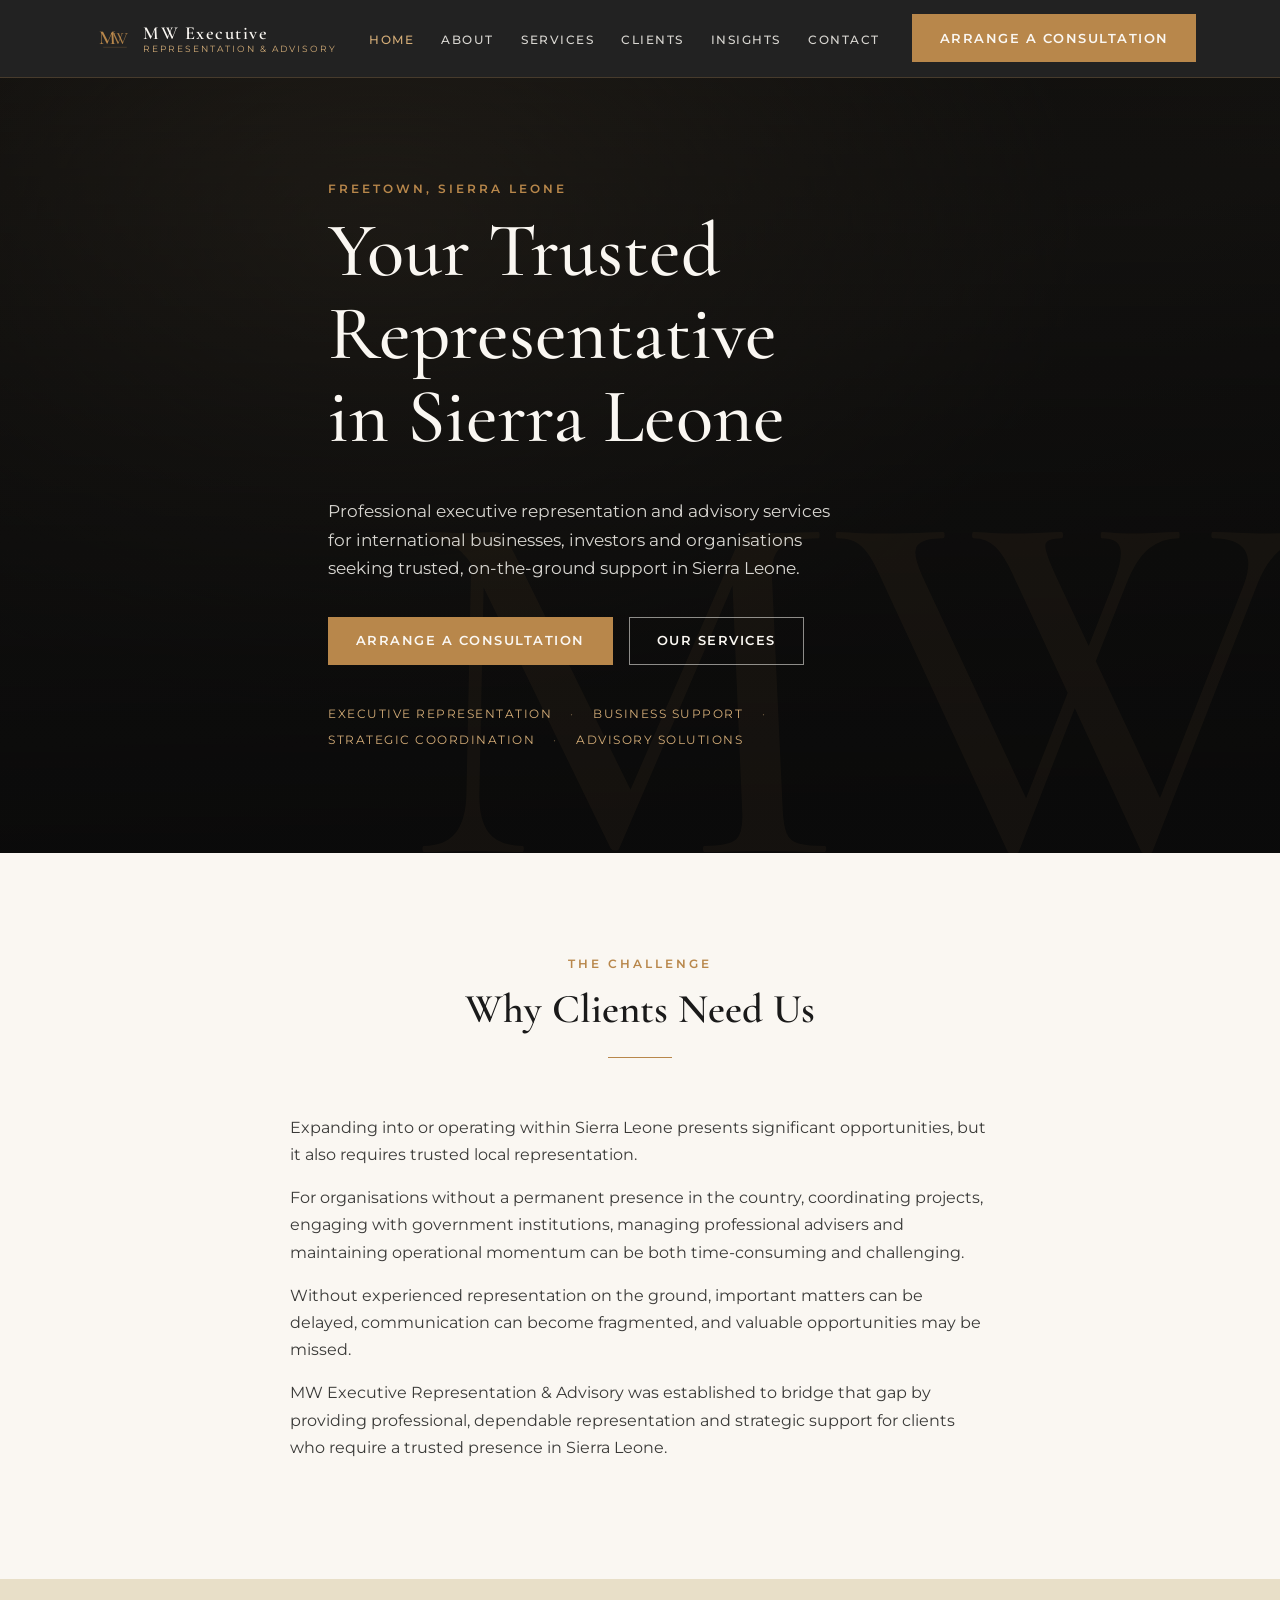
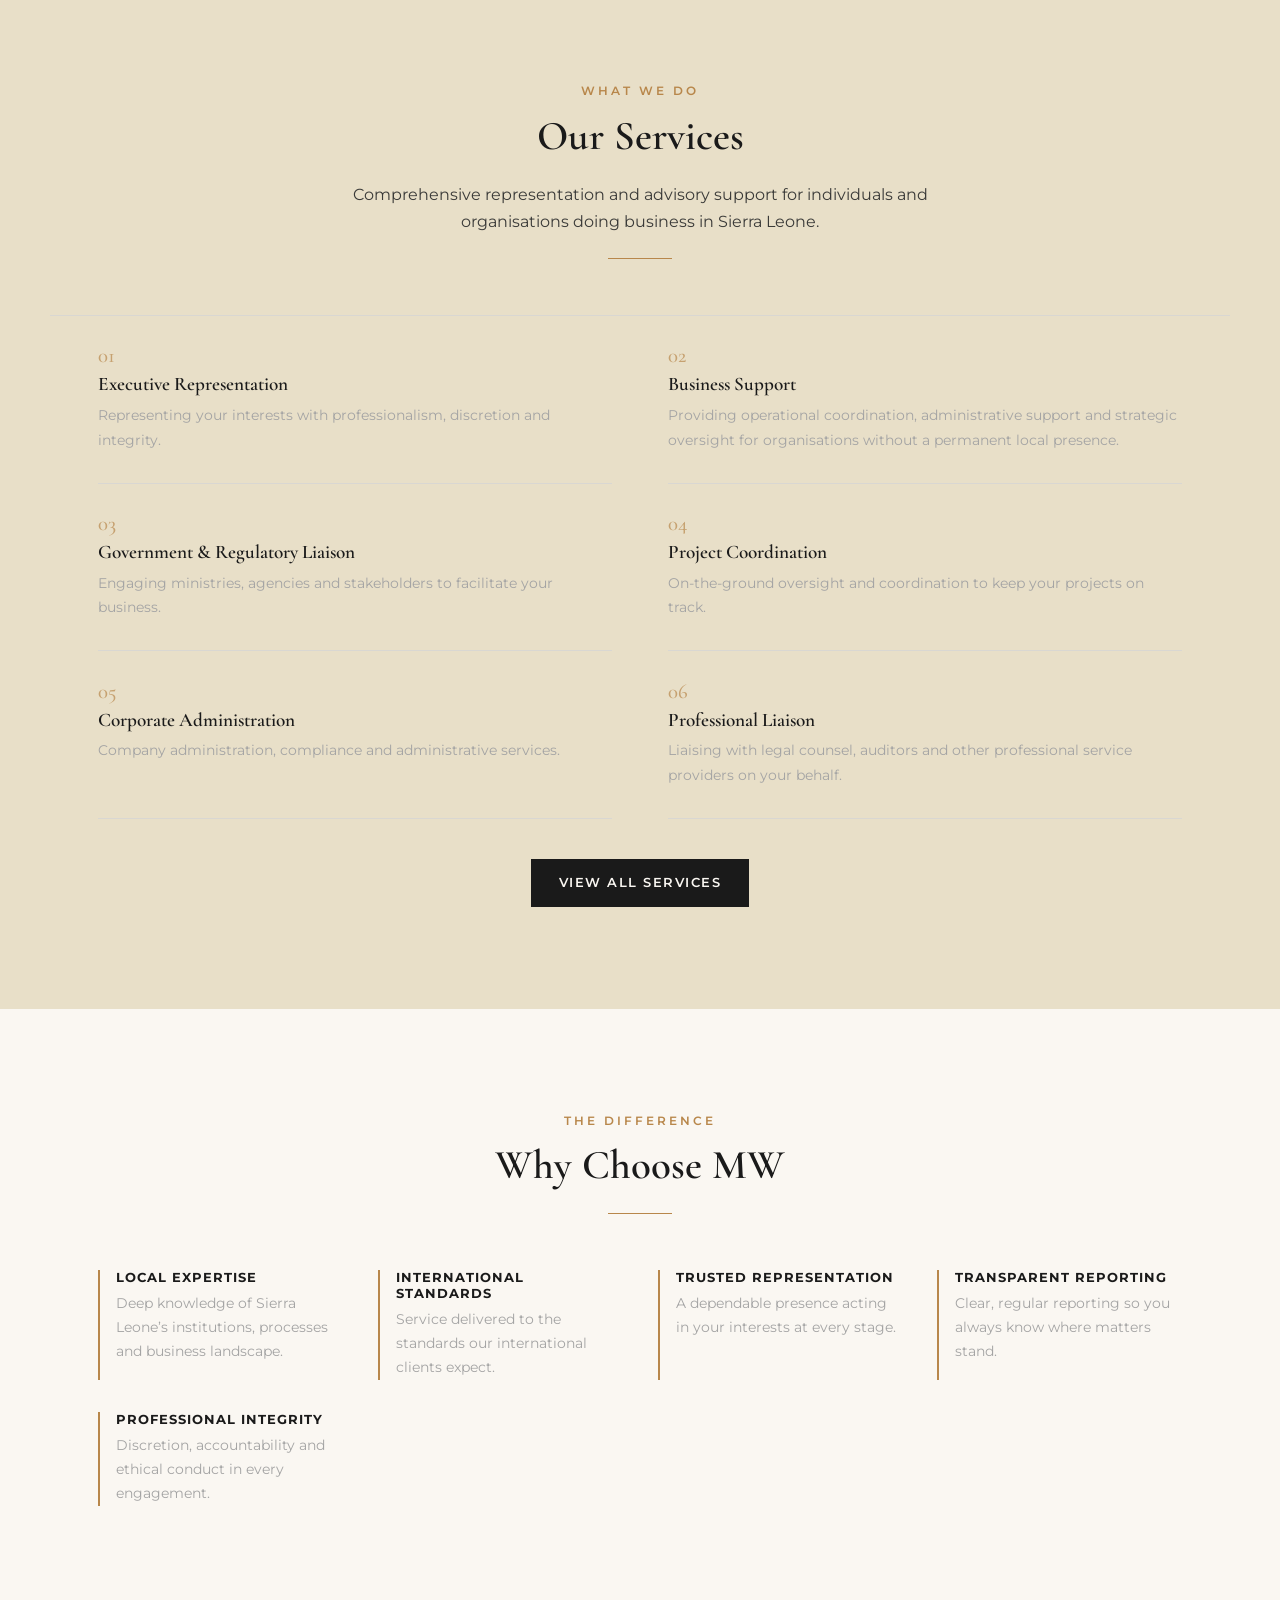
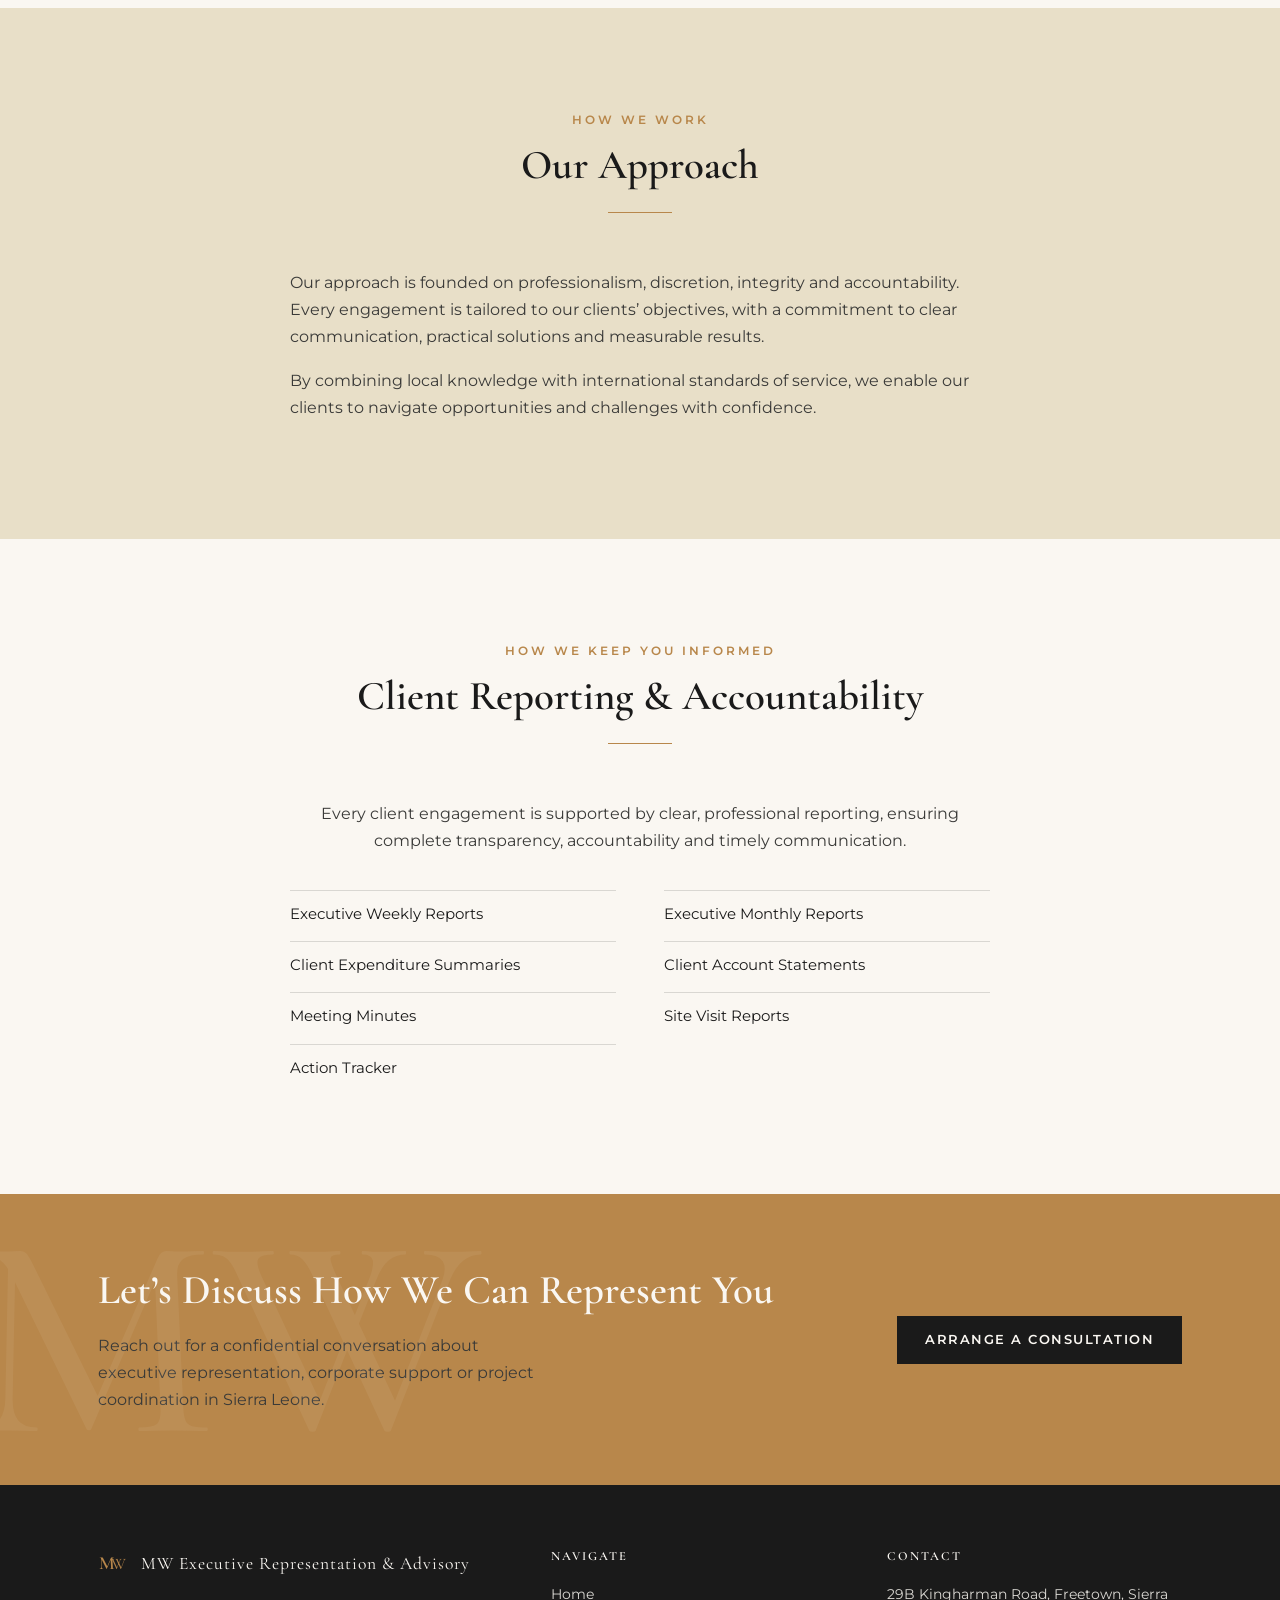
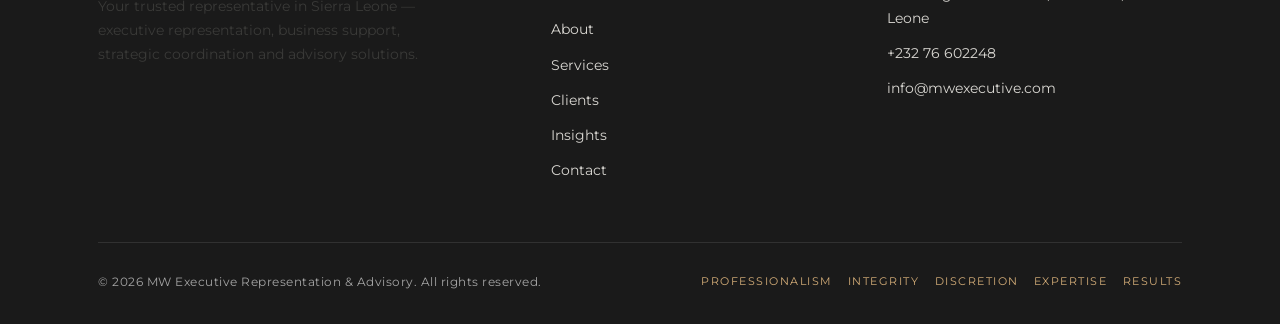
==== commit 79663941: "feat: elaborate About page values, rename secretarial to administrative About page: the "What Guides" ====
--- a/index.html
+++ b/index.html
@@ -104,7 +104,7 @@
       <article class="service-index__item">
         <span class="service-row__index">05</span>
         <h3>Corporate Administration</h3>
-        <p>Company administration, compliance and secretarial services.</p>
+        <p>Company administration, compliance and administrative services.</p>
       </article>
       <article class="service-index__item">
         <span class="service-row__index">06</span>
--- a/css/style.css
+++ b/css/style.css
@@ -131,6 +131,7 @@
   display: flex;
   align-items: center;
   justify-content: space-between;
+  gap: 2rem;
   padding: 0.9rem clamp(1.25rem, 4vw, 3rem);
   max-width: var(--max-width);
   margin: 0 auto;
@@ -141,6 +142,7 @@
   align-items: center;
   gap: 0.7rem;
   color: var(--warm-white);
+  flex-shrink: 0;
 }
 .brand__mark { width: 34px; height: 28px; flex-shrink: 0; }
 .brand__text { display: flex; flex-direction: column; line-height: 1.15; }
@@ -159,7 +161,7 @@
 
 .nav__links {
   display: flex;
-  gap: 2.2rem;
+  gap: 1.7rem;
   list-style: none;
   margin: 0;
   padding: 0;
@@ -178,6 +180,8 @@
 
 .nav__cta {
   display: none;
+  white-space: nowrap;
+  flex-shrink: 0;
 }
 
 .nav__toggle {
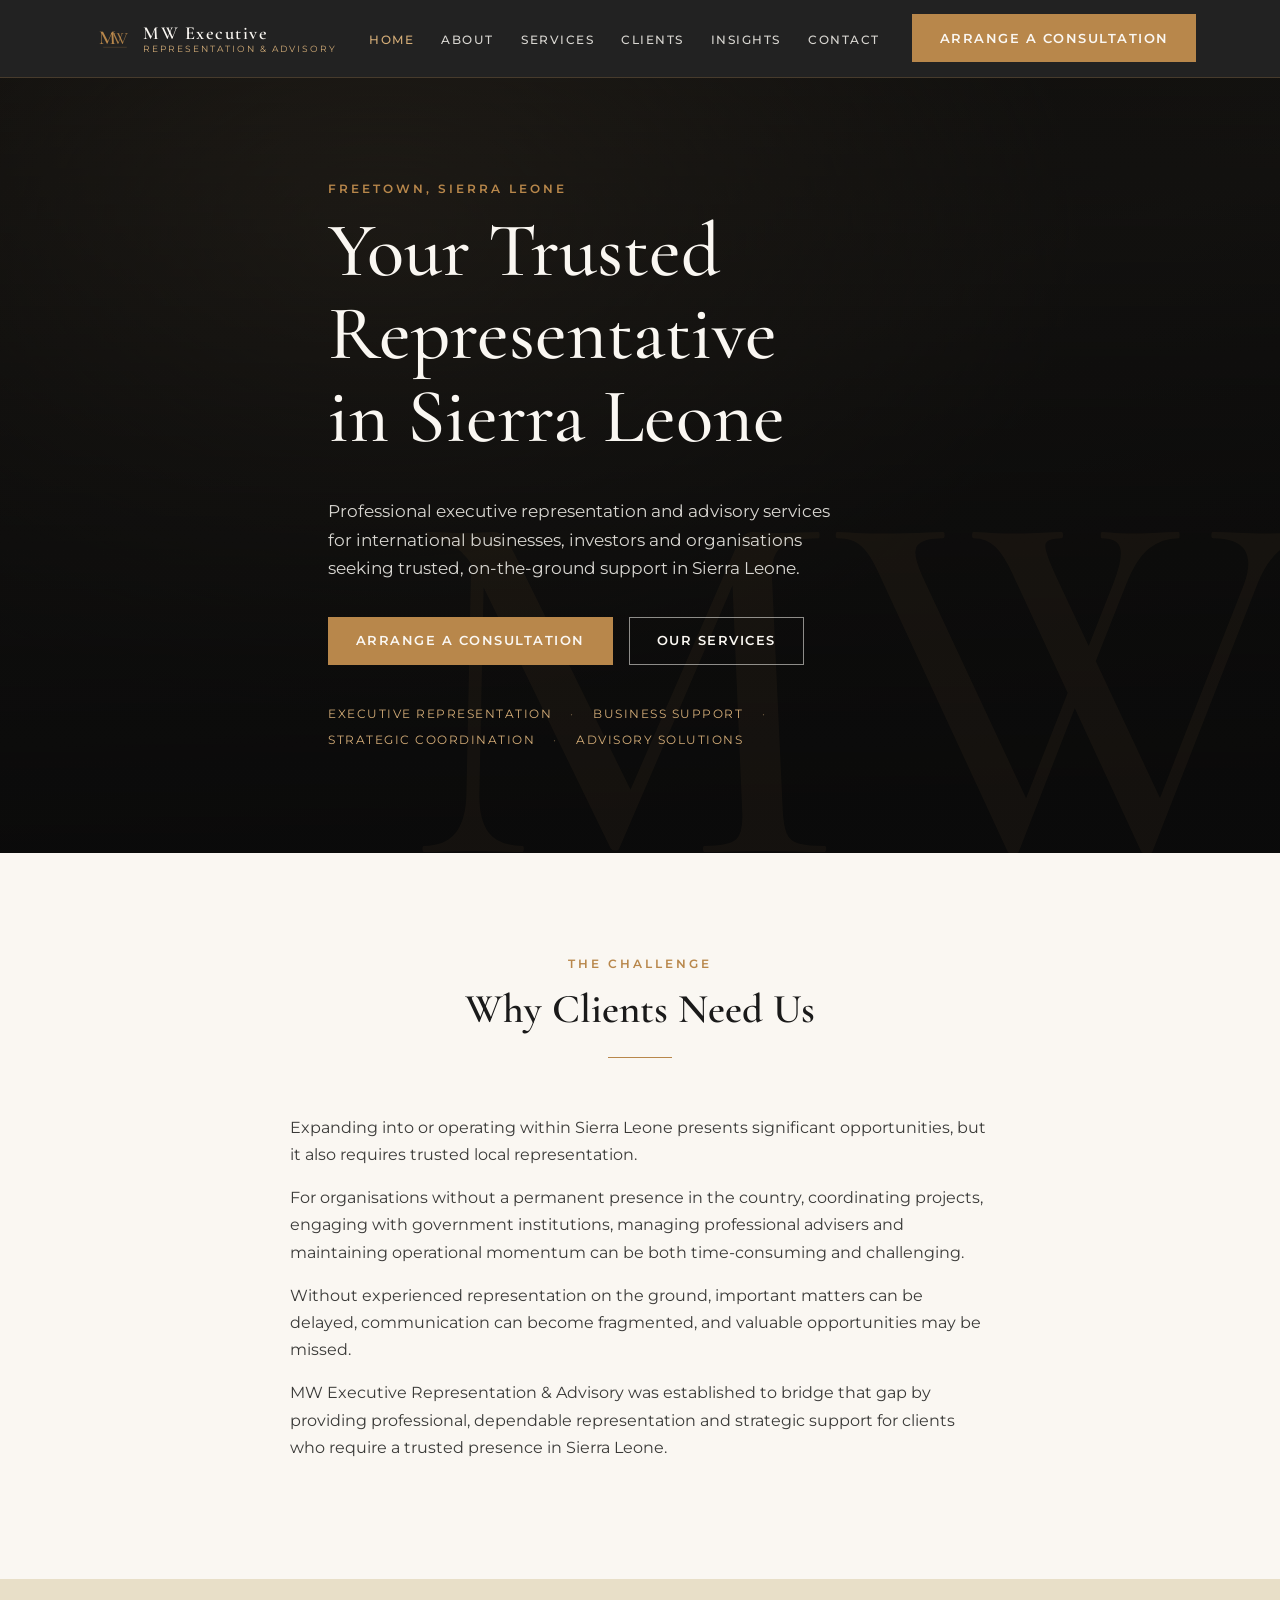
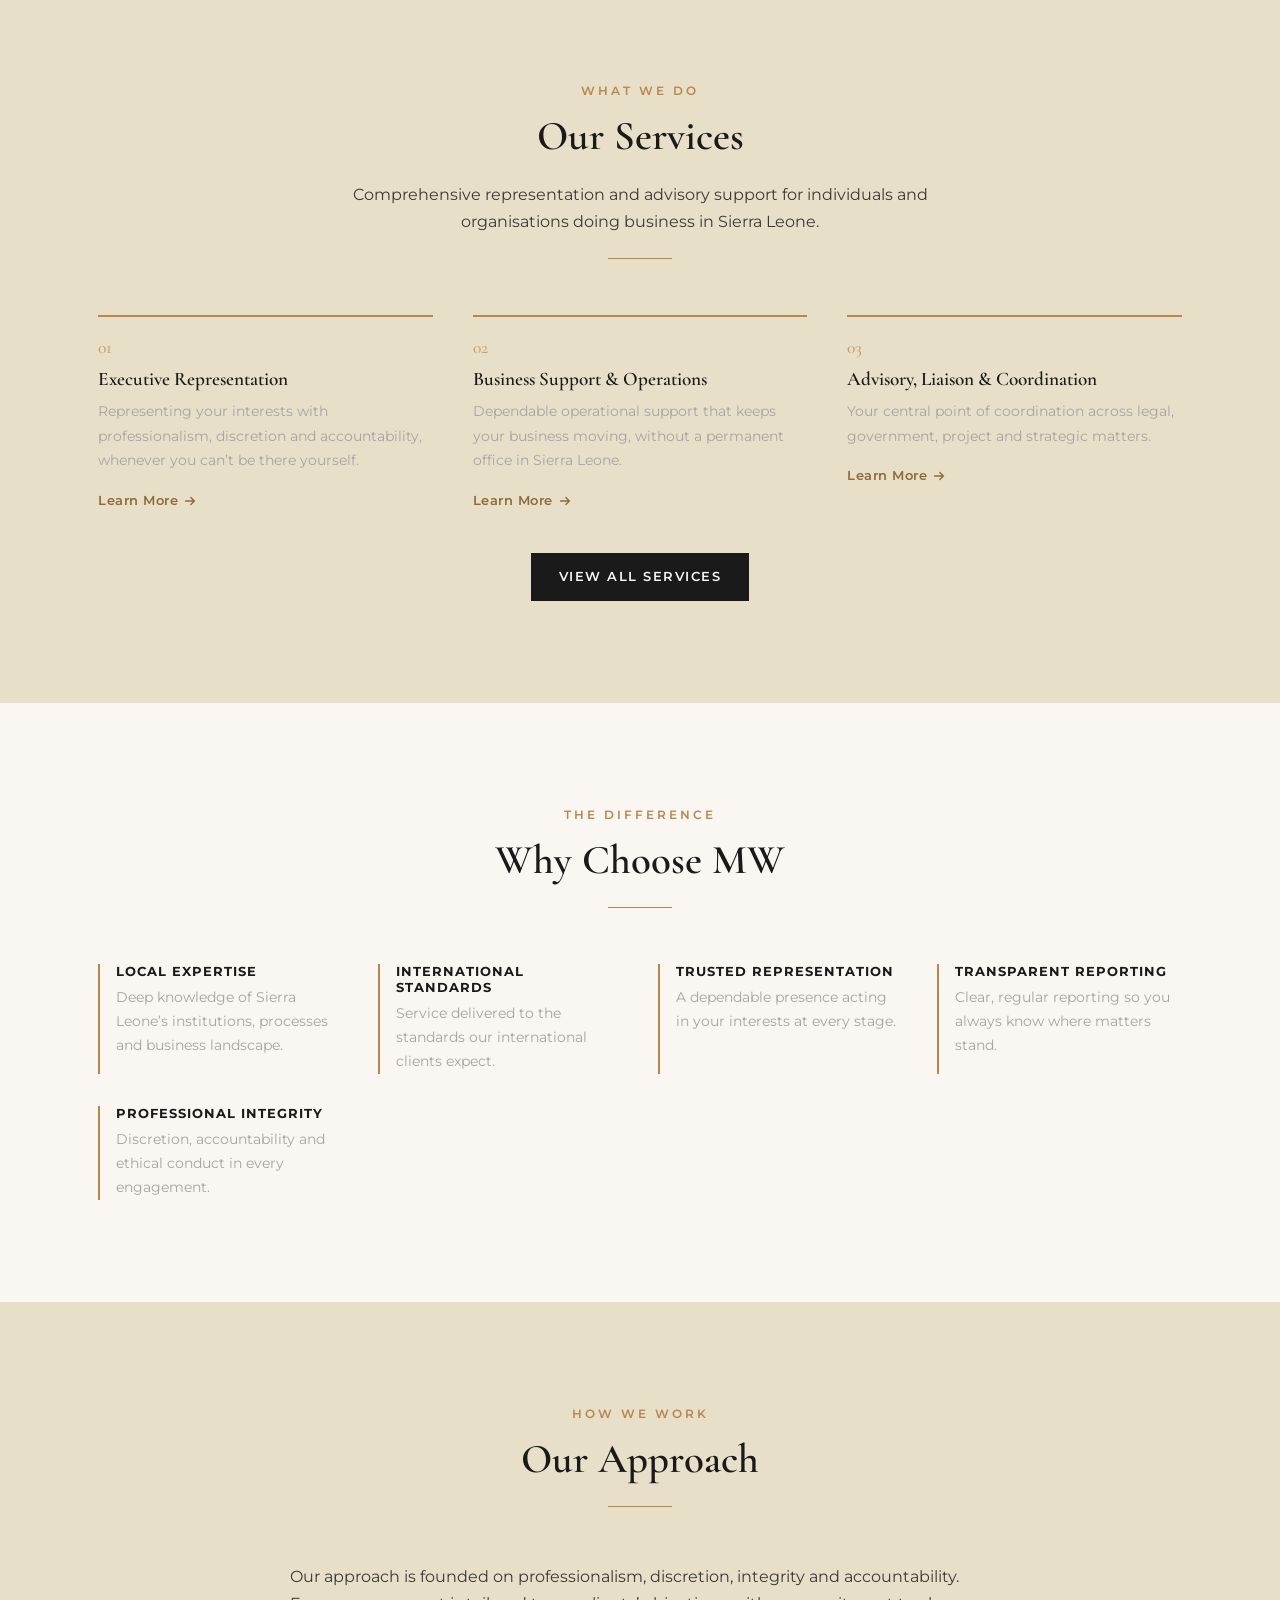
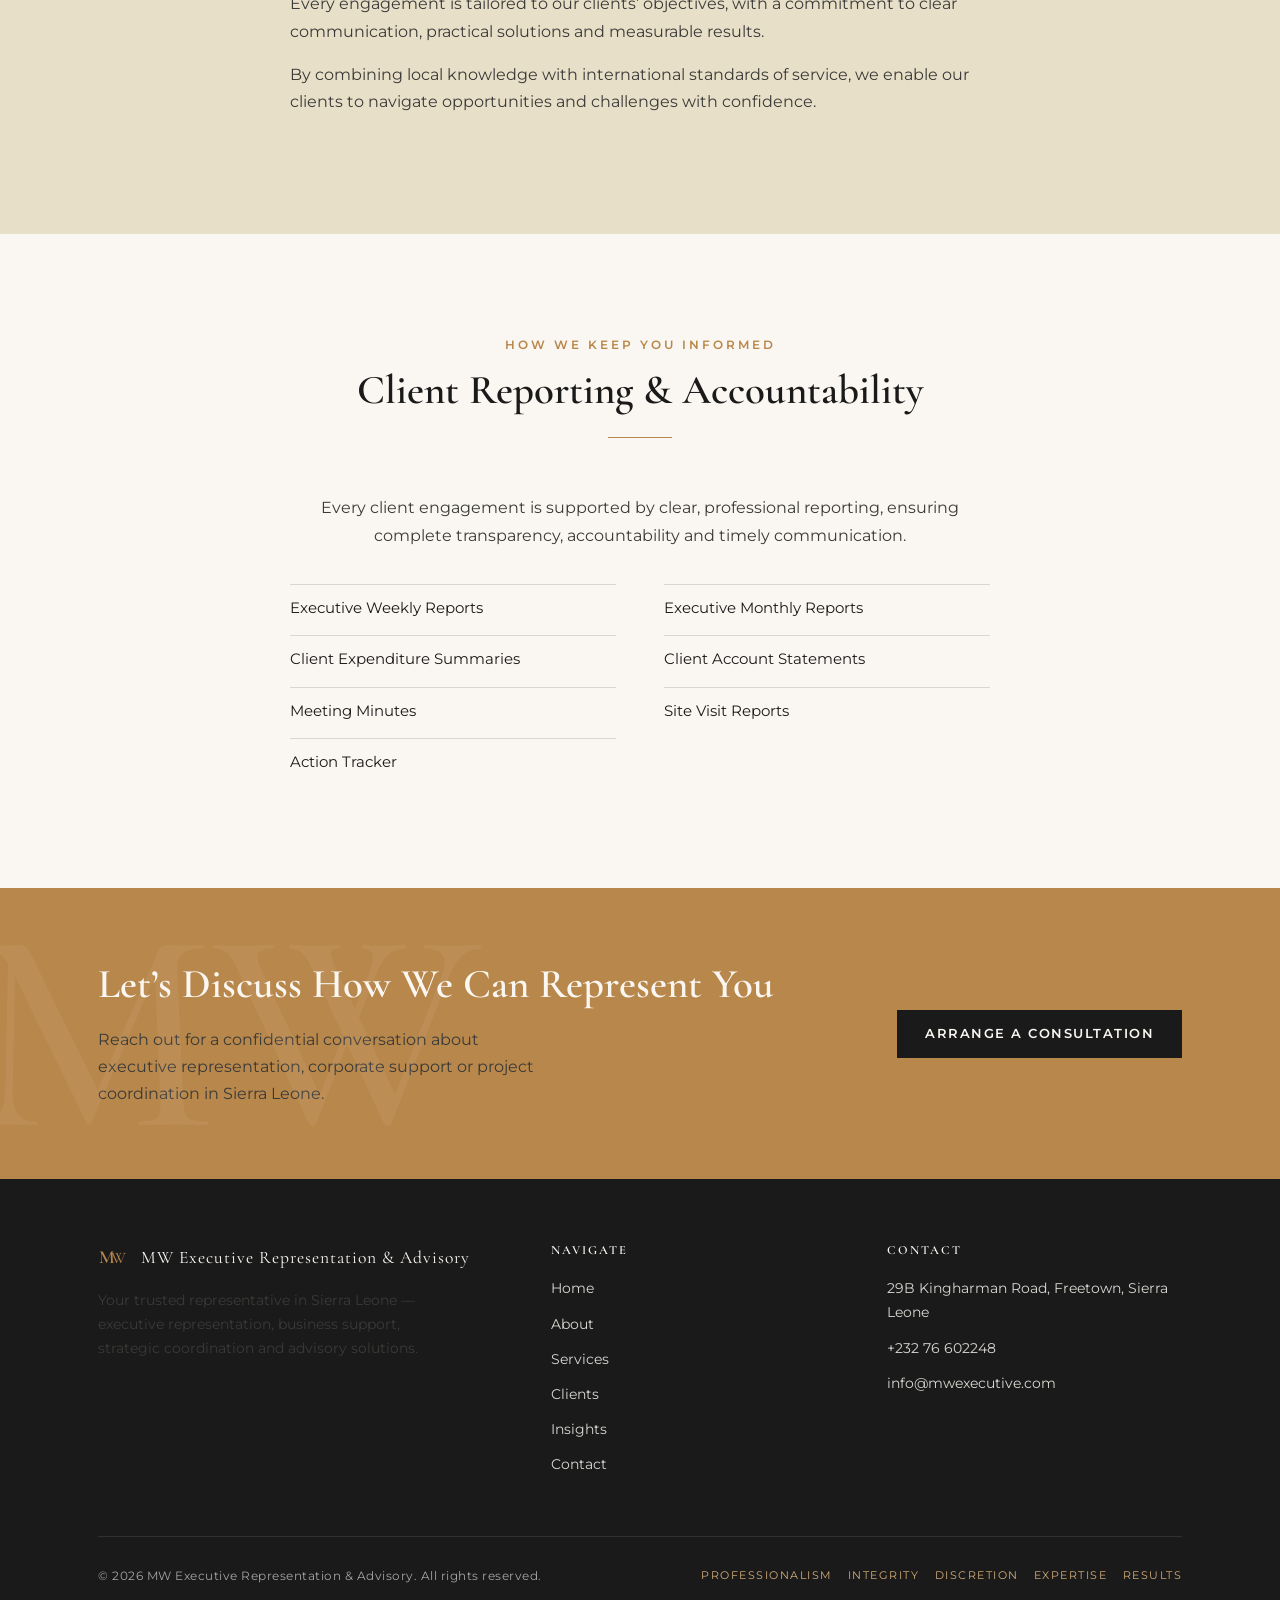
==== commit 482cf7f5: "feat: restructure Services from 6 flat items to 3 pillar detail pages Consolidates the services taxo" ====
--- a/index.html
+++ b/index.html
@@ -84,32 +84,20 @@
       <article class="service-index__item">
         <span class="service-row__index">01</span>
         <h3>Executive Representation</h3>
-        <p>Representing your interests with professionalism, discretion and integrity.</p>
+        <p>Representing your interests with professionalism, discretion and accountability, whenever you can&rsquo;t be there yourself.</p>
+        <a href="service-executive-representation.html" class="link-more">Learn More <svg viewBox="0 0 16 16" fill="none" stroke="currentColor" stroke-width="1.6" stroke-linecap="round"><path d="M3 8h10M9 4l4 4-4 4"/></svg></a>
       </article>
       <article class="service-index__item">
         <span class="service-row__index">02</span>
-        <h3>Business Support</h3>
-        <p>Providing operational coordination, administrative support and strategic oversight for organisations without a permanent local presence.</p>
+        <h3>Business Support &amp; Operations</h3>
+        <p>Dependable operational support that keeps your business moving, without a permanent office in Sierra Leone.</p>
+        <a href="service-business-support.html" class="link-more">Learn More <svg viewBox="0 0 16 16" fill="none" stroke="currentColor" stroke-width="1.6" stroke-linecap="round"><path d="M3 8h10M9 4l4 4-4 4"/></svg></a>
       </article>
       <article class="service-index__item">
         <span class="service-row__index">03</span>
-        <h3>Government &amp; Regulatory Liaison</h3>
-        <p>Engaging ministries, agencies and stakeholders to facilitate your business.</p>
-      </article>
-      <article class="service-index__item">
-        <span class="service-row__index">04</span>
-        <h3>Project Coordination</h3>
-        <p>On-the-ground oversight and coordination to keep your projects on track.</p>
-      </article>
-      <article class="service-index__item">
-        <span class="service-row__index">05</span>
-        <h3>Corporate Administration</h3>
-        <p>Company administration, compliance and administrative services.</p>
-      </article>
-      <article class="service-index__item">
-        <span class="service-row__index">06</span>
-        <h3>Professional Liaison</h3>
-        <p>Liaising with legal counsel, auditors and other professional service providers on your behalf.</p>
+        <h3>Advisory, Liaison &amp; Coordination</h3>
+        <p>Your central point of coordination across legal, government, project and strategic matters.</p>
+        <a href="service-advisory-liaison-coordination.html" class="link-more">Learn More <svg viewBox="0 0 16 16" fill="none" stroke="currentColor" stroke-width="1.6" stroke-linecap="round"><path d="M3 8h10M9 4l4 4-4 4"/></svg></a>
       </article>
     </div>
     <div class="container text-center" style="margin-top:2.5rem;">
--- a/css/style.css
+++ b/css/style.css
@@ -330,33 +330,6 @@
 .section-head { max-width: 640px; margin: 0 auto 3.5rem; text-align: center; }
 .section-head--left { margin: 0 0 3rem; text-align: left; }
 
-/* --------------------------- Three pillars (homepage intro) --------------------------- */
-
-.pillars {
-  display: grid;
-  grid-template-columns: repeat(3, 1fr);
-  gap: 2.5rem;
-}
-.pillars__item {
-  padding-top: 1.4rem;
-  border-top: 2px solid var(--bronze);
-}
-.pillars__num {
-  display: block;
-  font-family: var(--font-heading);
-  font-size: 1rem;
-  font-weight: 600;
-  letter-spacing: 3px;
-  color: var(--bronze);
-  margin-bottom: 0.9em;
-}
-.pillars__item h3 { font-size: 1.25rem; margin-bottom: 0.5em; }
-.pillars__item p { font-size: 0.92rem; margin: 0; color: var(--slate); }
-
-@media (max-width: 800px) {
-  .pillars { grid-template-columns: 1fr; gap: 2rem; }
-}
-
 /* --------------------------- Why choose us (reasons grid) --------------------------- */
 
 .reasons {
@@ -394,6 +367,79 @@
 }
 @media (max-width: 640px) {
   .reports-list { grid-template-columns: 1fr; }
+}
+
+/* --------------------------- Service detail pages --------------------------- */
+
+.link-more {
+  display: inline-flex;
+  align-items: center;
+  gap: 0.4em;
+  font-size: 0.8rem;
+  font-weight: 600;
+  letter-spacing: 0.5px;
+  color: var(--bronze-dark);
+  border-bottom: 1px solid transparent;
+  transition: border-color var(--transition), color var(--transition);
+}
+.link-more:hover { border-color: var(--bronze-dark); }
+.link-more svg { width: 14px; height: 14px; transition: transform var(--transition); }
+.link-more:hover svg { transform: translateX(3px); }
+
+.checklist {
+  list-style: none;
+  margin: 1.4rem 0 0;
+  padding: 0;
+  display: grid;
+  grid-template-columns: 1fr 1fr;
+  gap: 0.2rem 3rem;
+}
+.checklist li {
+  padding: 0.75em 0;
+  border-top: 1px solid var(--slate-light);
+  font-size: 0.92rem;
+}
+@media (max-width: 640px) { .checklist { grid-template-columns: 1fr; } }
+
+.service-detail__group { margin-top: 2.8rem; }
+.service-detail__group:first-child { margin-top: 0; }
+.service-detail__group h3 {
+  font-size: 1.05rem;
+  padding-bottom: 0.5em;
+  border-bottom: 2px solid var(--bronze);
+  display: inline-block;
+}
+
+.support-tags {
+  display: flex;
+  flex-wrap: wrap;
+  gap: 0.7rem;
+  list-style: none;
+  margin: 1.4rem 0 0;
+  padding: 0;
+}
+.support-tags li {
+  border: 1px solid var(--bronze);
+  color: var(--charcoal);
+  font-size: 0.8rem;
+  padding: 0.5em 1.1em;
+}
+
+.pull-quote {
+  background: var(--charcoal);
+  color: var(--warm-white);
+  padding: clamp(2.2rem, 5vw, 3.2rem);
+  text-align: center;
+}
+.pull-quote span.eyebrow { display: block; margin-bottom: 0.9em; }
+.pull-quote p {
+  font-family: var(--font-heading);
+  font-size: clamp(1.3rem, 2.6vw, 1.7rem);
+  font-weight: 500;
+  font-style: italic;
+  max-width: 760px;
+  margin: 0 auto;
+  color: var(--warm-white);
 }
 
 /* --------------------------- Values strip --------------------------- */
@@ -487,24 +533,23 @@
 /* Compact teaser variant for the homepage: two-column index, no tags */
 .service-index {
   display: grid;
-  grid-template-columns: 1fr 1fr;
-  column-gap: 3.5rem;
-  border-top: 1px solid var(--slate-light);
+  grid-template-columns: repeat(3, 1fr);
+  gap: 2.5rem;
 }
 .service-index__item {
-  padding: 1.9rem 0;
-  border-bottom: 1px solid var(--slate-light);
+  padding-top: 1.4rem;
+  border-top: 2px solid var(--bronze);
 }
 .service-index__item .service-row__index {
-  font-size: 1.3rem;
+  font-size: 1.1rem;
   opacity: 0.7;
   display: block;
-  margin-bottom: 0.3em;
-}
-.service-index__item h3 { font-size: 1.2rem; margin-bottom: 0.35em; }
-.service-index__item p { font-size: 0.9rem; margin: 0; color: var(--slate); }
-
-@media (max-width: 700px) {
+  margin-bottom: 0.6em;
+}
+.service-index__item h3 { font-size: 1.2rem; margin-bottom: 0.45em; }
+.service-index__item p { font-size: 0.9rem; margin: 0 0 0.9em; color: var(--slate); }
+
+@media (max-width: 800px) {
   .service-index { grid-template-columns: 1fr; }
 }
 
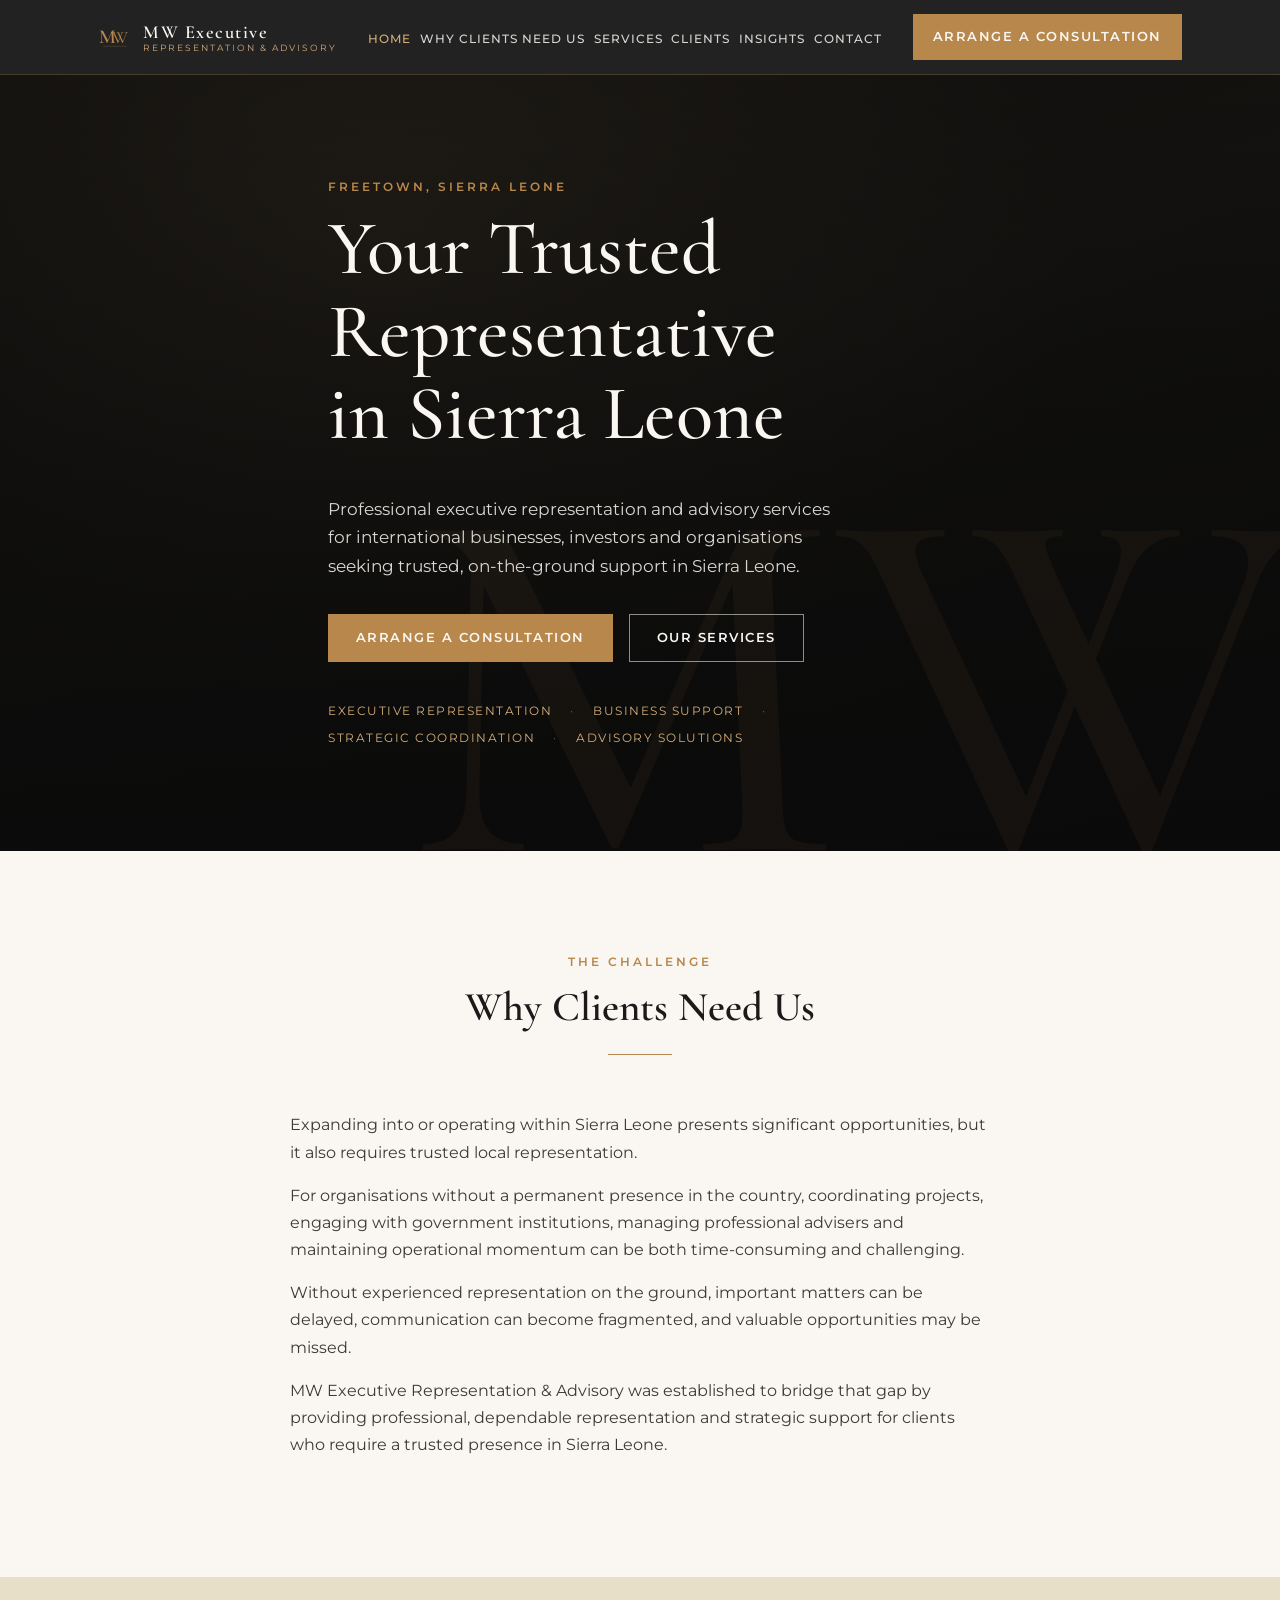
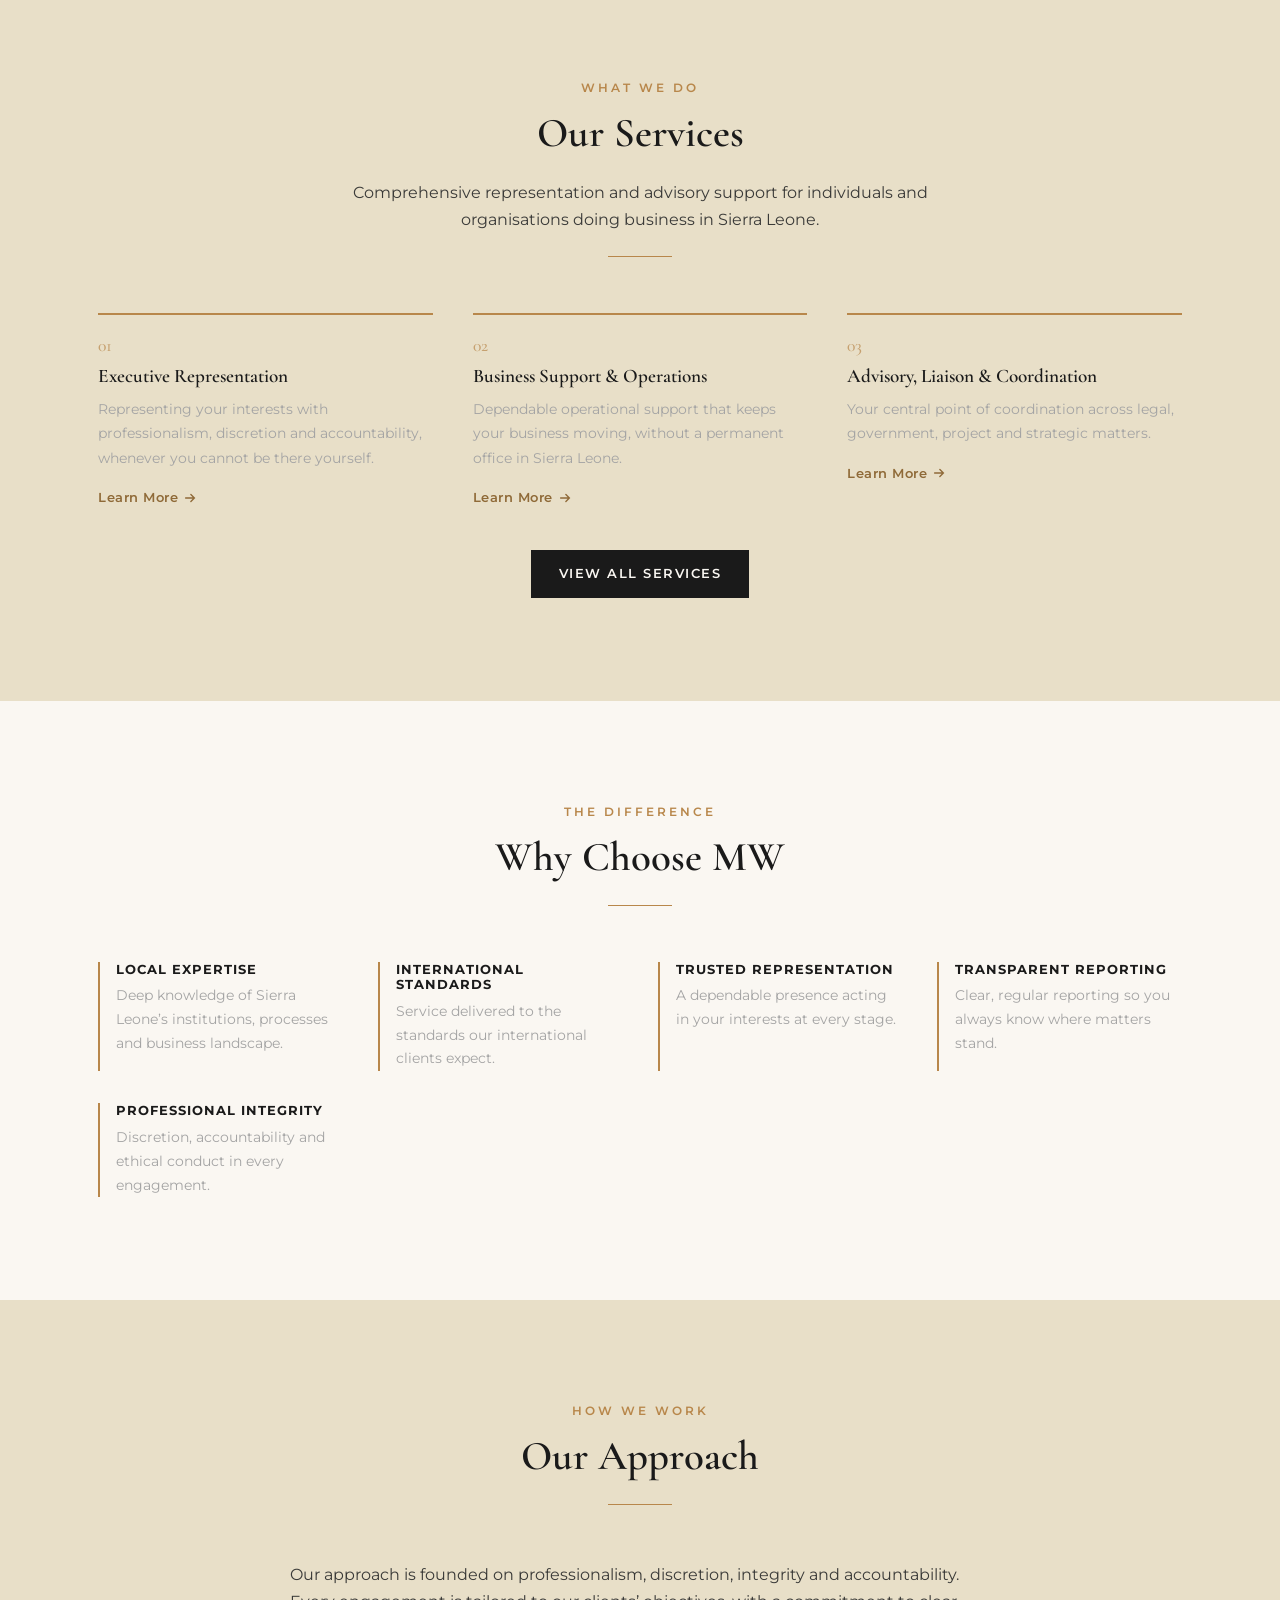
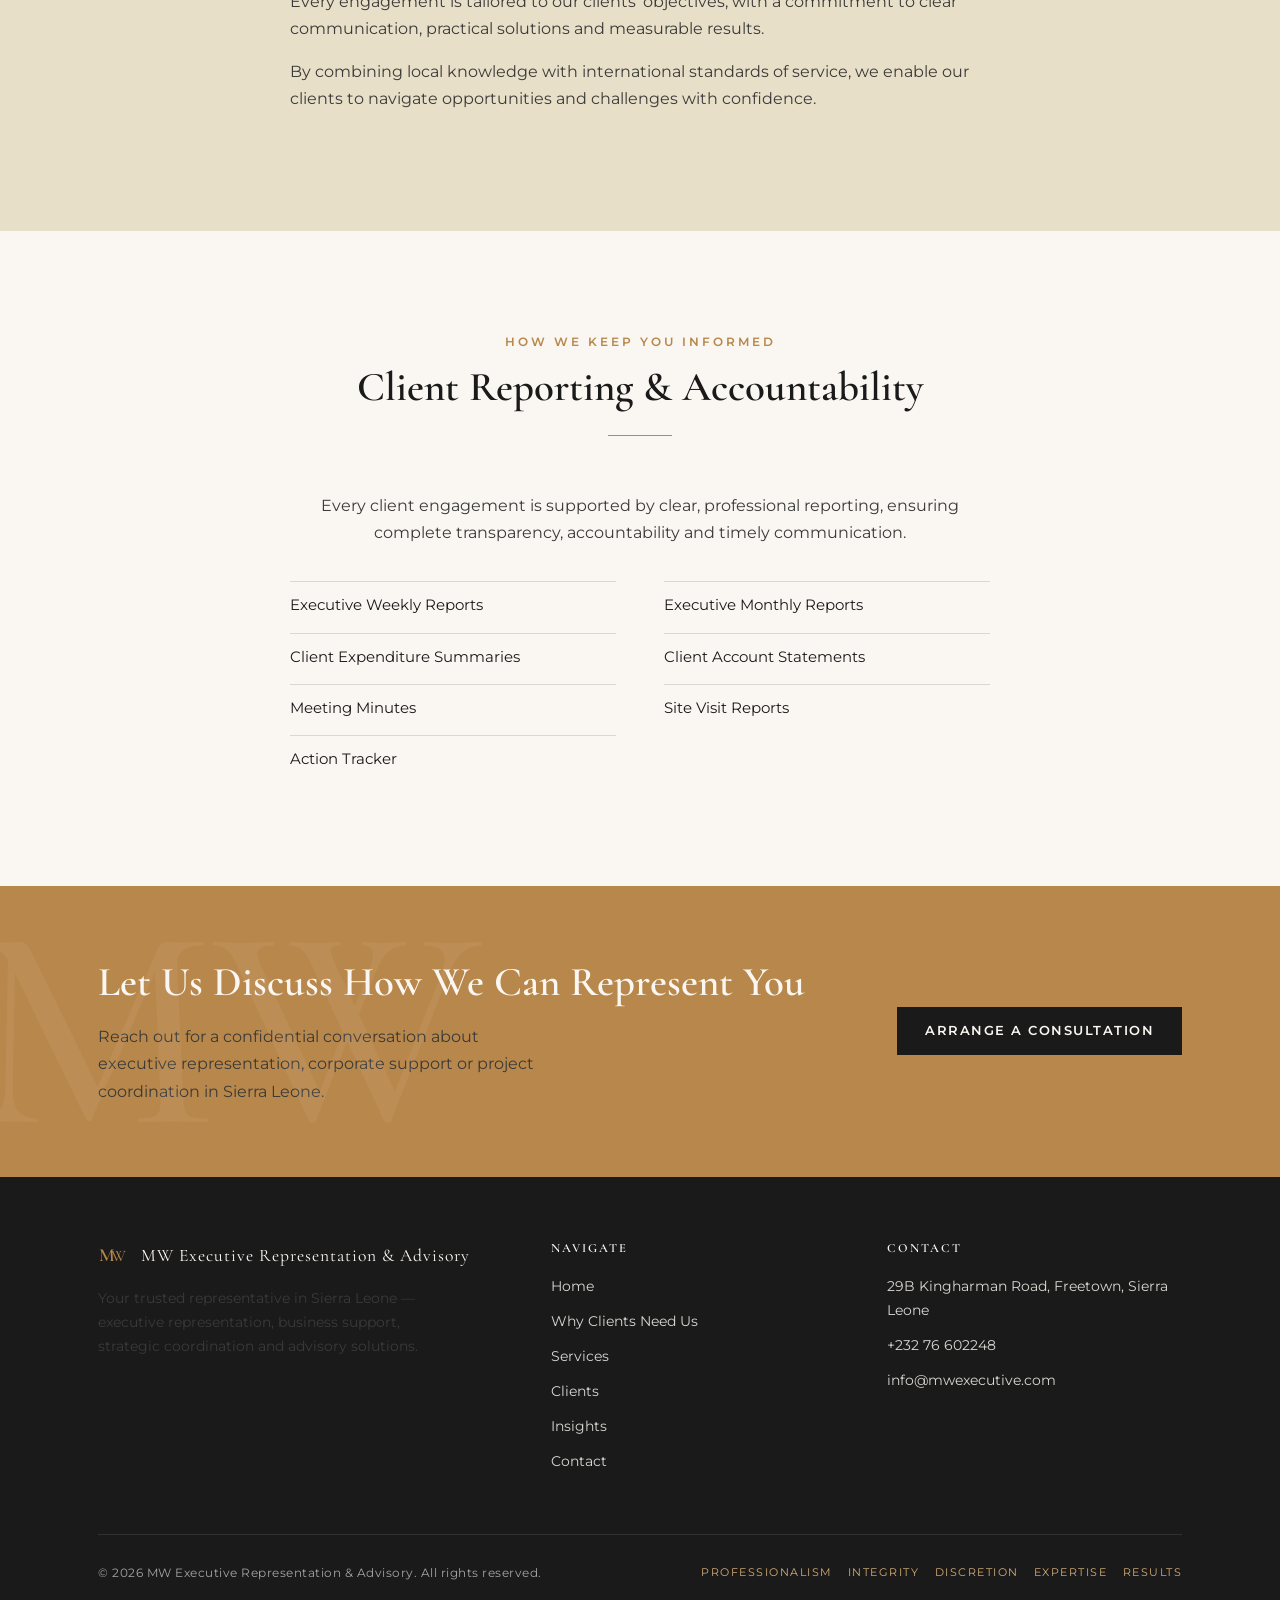
==== commit 171fb73d: "feat: copy edits (formal register) and About page trim per client feedback Expanded every contractio" ====
--- a/index.html
+++ b/index.html
@@ -27,7 +27,7 @@
       </button>
       <ul class="nav__links">
         <li><a href="index.html">Home</a></li>
-        <li><a href="about.html">About</a></li>
+        <li><a href="about.html">Why Clients Need Us</a></li>
         <li><a href="services.html">Services</a></li>
         <li><a href="clients.html">Clients</a></li>
         <li><a href="insights.html">Insights</a></li>
@@ -84,7 +84,7 @@
       <article class="service-index__item">
         <span class="service-row__index">01</span>
         <h3>Executive Representation</h3>
-        <p>Representing your interests with professionalism, discretion and accountability, whenever you can&rsquo;t be there yourself.</p>
+        <p>Representing your interests with professionalism, discretion and accountability, whenever you cannot be there yourself.</p>
         <a href="service-executive-representation.html" class="link-more">Learn More <svg viewBox="0 0 16 16" fill="none" stroke="currentColor" stroke-width="1.6" stroke-linecap="round"><path d="M3 8h10M9 4l4 4-4 4"/></svg></a>
       </article>
       <article class="service-index__item">
@@ -176,7 +176,7 @@
   <section class="cta-banner">
     <div class="container cta-banner__inner">
       <div>
-        <h2>Let&rsquo;s Discuss How We Can Represent You</h2>
+        <h2>Let Us Discuss How We Can Represent You</h2>
         <p>Reach out for a confidential conversation about executive representation, corporate support or project coordination in Sierra Leone.</p>
       </div>
       <a href="contact.html" class="btn btn--dark">Arrange a Consultation</a>
@@ -194,10 +194,10 @@
           <p style="max-width:320px; font-size:0.88rem;">Your trusted representative in Sierra Leone — executive representation, business support, strategic coordination and advisory solutions.</p>
         </div>
         <div>
-          <h4>Navigate</h4>
+          <h3>Navigate</h3>
           <ul>
             <li><a href="index.html">Home</a></li>
-            <li><a href="about.html">About</a></li>
+            <li><a href="about.html">Why Clients Need Us</a></li>
             <li><a href="services.html">Services</a></li>
             <li><a href="clients.html">Clients</a></li>
             <li><a href="insights.html">Insights</a></li>
@@ -205,7 +205,7 @@
           </ul>
         </div>
         <div>
-          <h4>Contact</h4>
+          <h3>Contact</h3>
           <ul>
             <li>29B Kingharman Road, Freetown, Sierra Leone</li>
             <li><a href="tel:+23276602248">+232 76 602248</a></li>
--- a/css/style.css
+++ b/css/style.css
@@ -36,6 +36,11 @@
 img { max-width: 100%; display: block; }
 
 a { color: inherit; text-decoration: none; }
+a, button { touch-action: manipulation; }
+a:focus-visible, button:focus-visible {
+  outline: 2px solid var(--bronze);
+  outline-offset: 2px;
+}
 
 h1, h2, h3, h4 {
   font-family: var(--font-heading);
@@ -131,7 +136,7 @@
   display: flex;
   align-items: center;
   justify-content: space-between;
-  gap: 2rem;
+  gap: 1.5rem;
   padding: 0.9rem clamp(1.25rem, 4vw, 3rem);
   max-width: var(--max-width);
   margin: 0 auto;
@@ -161,16 +166,21 @@
 
 .nav__links {
   display: flex;
-  gap: 1.7rem;
+  flex-wrap: wrap;
+  row-gap: 0.5rem;
+  column-gap: 0.55rem;
   list-style: none;
   margin: 0;
   padding: 0;
 }
+.nav__links li { flex-shrink: 0; }
 .nav__links a {
+  display: inline-block;
+  white-space: nowrap;
   color: var(--slate-light);
   font-size: 0.78rem;
   font-weight: 500;
-  letter-spacing: 1.5px;
+  letter-spacing: 1px;
   text-transform: uppercase;
   transition: color var(--transition);
   position: relative;
@@ -182,6 +192,7 @@
   display: none;
   white-space: nowrap;
   flex-shrink: 0;
+  padding: 0.85em 1.5em;
 }
 
 .nav__toggle {
@@ -695,7 +706,7 @@
   margin-bottom: 1.8rem;
 }
 .contact-info__item svg { width: 22px; height: 22px; stroke: var(--bronze); fill: none; stroke-width: 1.5; flex-shrink: 0; margin-top: 2px; }
-.contact-info__item h4 { margin-bottom: 0.2em; font-size: 0.95rem; }
+.contact-info__item h3 { margin-bottom: 0.2em; font-size: 0.95rem; }
 .contact-info__item p { margin: 0; font-size: 0.92rem; }
 
 .map-frame {
@@ -737,8 +748,13 @@
 .field input:focus,
 .field select:focus,
 .field textarea:focus {
-  outline: none;
   border-color: var(--bronze);
+}
+.field input:focus-visible,
+.field select:focus-visible,
+.field textarea:focus-visible {
+  outline: 2px solid var(--bronze);
+  outline-offset: 1px;
 }
 .field textarea { resize: vertical; min-height: 140px; }
 
@@ -773,7 +789,7 @@
 .footer-brand__mark { width: 32px; height: 26px; }
 .footer-brand__name { font-family: var(--font-heading); font-size: 1.1rem; letter-spacing: 1px; color: var(--warm-white); }
 
-.site-footer h4 {
+.site-footer h3 {
   color: var(--warm-white);
   font-size: 0.78rem;
   letter-spacing: 2px;
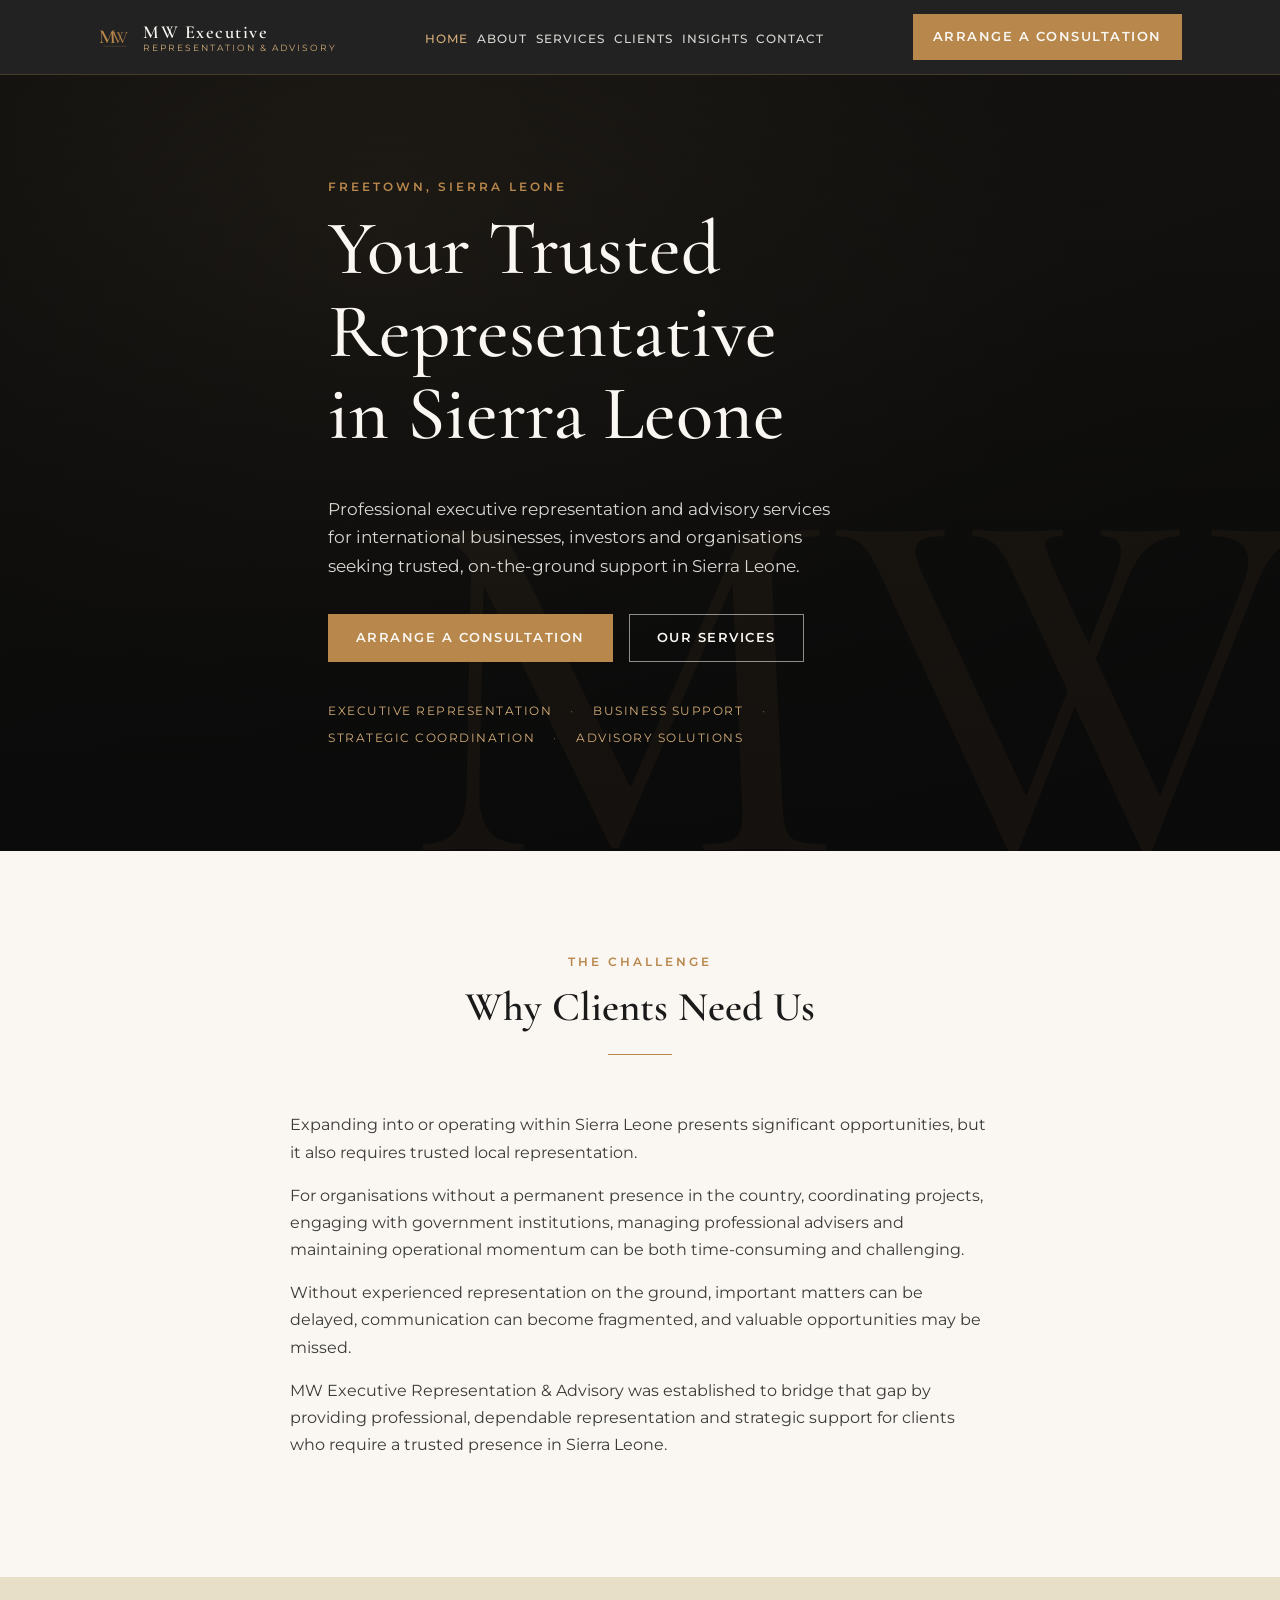
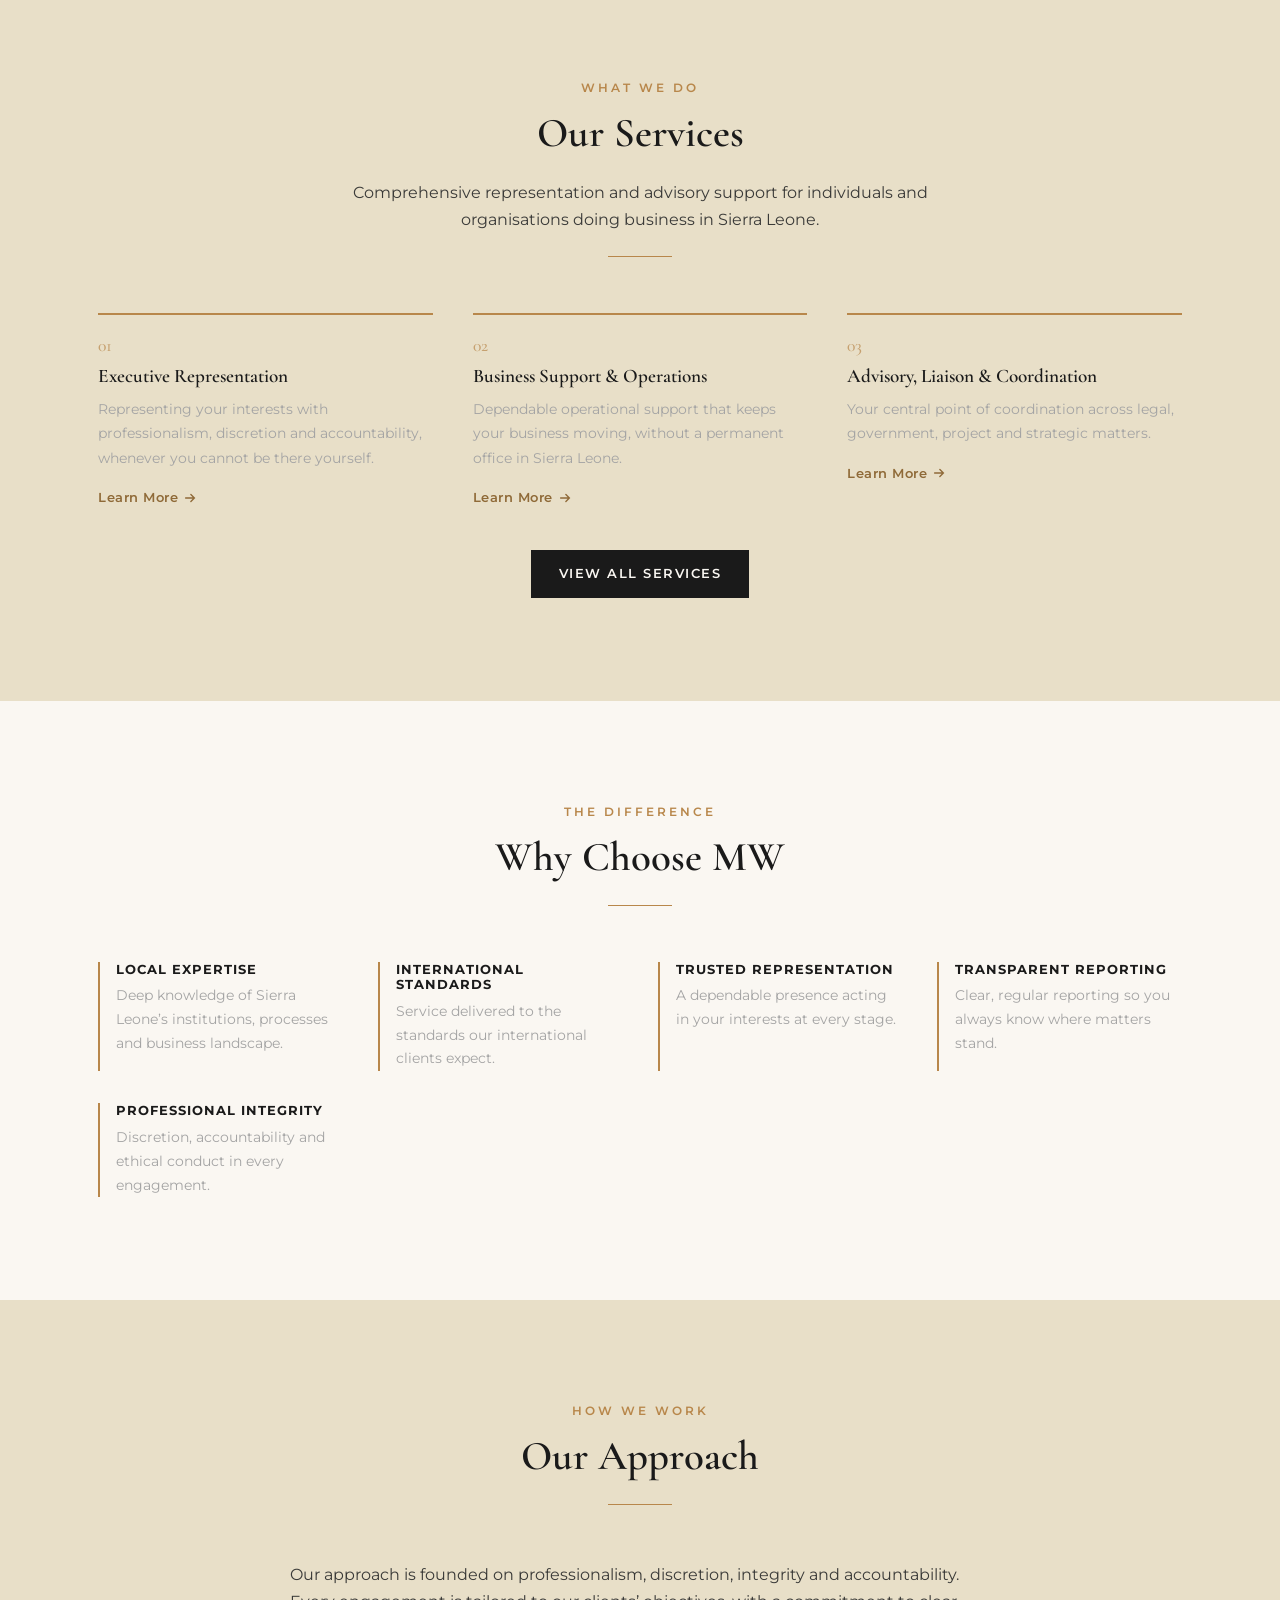
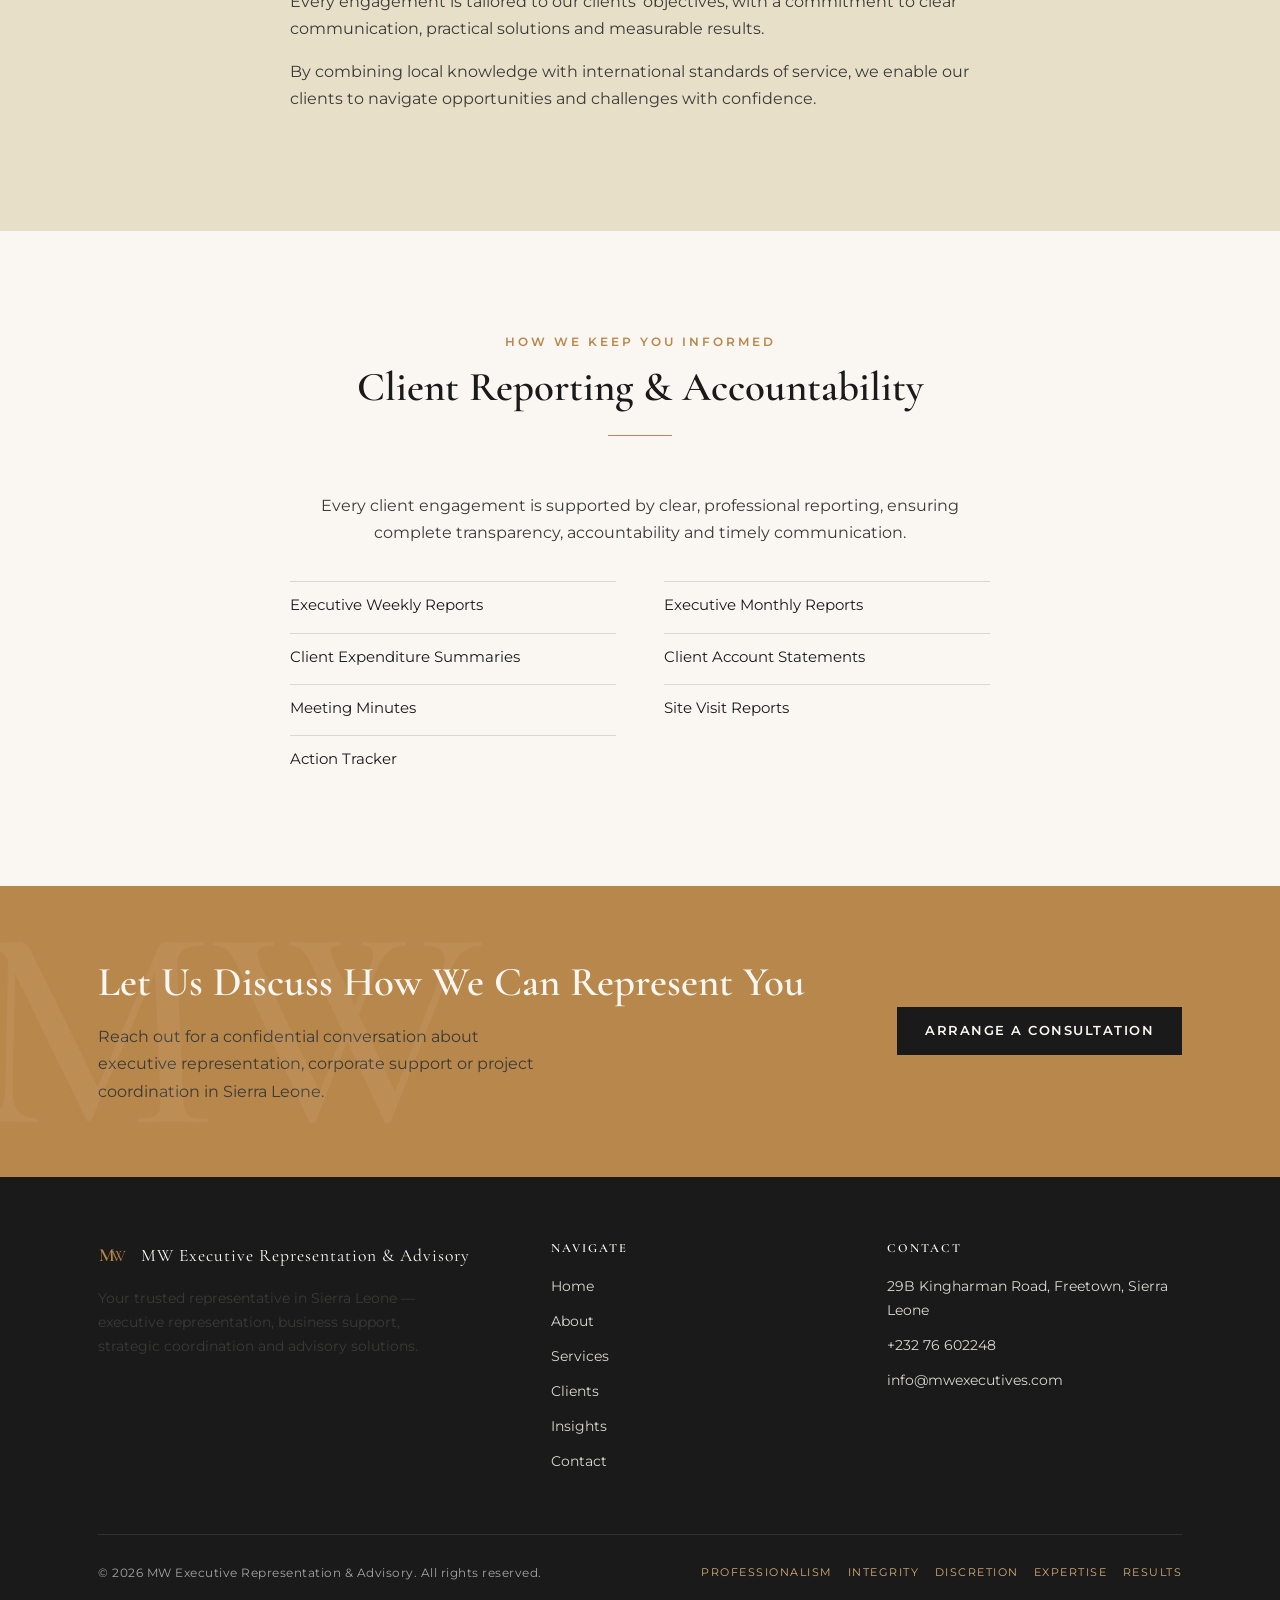
==== commit 067d6a43: "feat(seo): full technical SEO pass now the domain is live Domain confirmed as mwexecutives.com (with" ====
--- a/index.html
+++ b/index.html
@@ -3,13 +3,69 @@
 <head>
   <meta charset="UTF-8" />
   <meta name="viewport" content="width=device-width, initial-scale=1.0" />
+  <meta name="theme-color" content="#1A1A1A" />
   <title>MW Executive Representation &amp; Advisory | Freetown, Sierra Leone</title>
   <meta name="description" content="MW Executive Representation &amp; Advisory is your trusted executive representative in Sierra Leone — offering executive representation, government &amp; regulatory liaison, corporate support, and advisory solutions." />
+  <link rel="canonical" href="https://mwexecutives.com/" />
+
+  <meta property="og:type" content="website" />
+  <meta property="og:site_name" content="MW Executive Representation &amp; Advisory" />
+  <meta property="og:title" content="MW Executive Representation &amp; Advisory | Freetown, Sierra Leone" />
+  <meta property="og:description" content="MW Executive Representation &amp; Advisory is your trusted executive representative in Sierra Leone — offering executive representation, government &amp; regulatory liaison, corporate support, and advisory solutions." />
+  <meta property="og:url" content="https://mwexecutives.com/" />
+  <meta property="og:image" content="https://mwexecutives.com/assets/og-image.png" />
+  <meta property="og:image:width" content="1200" />
+  <meta property="og:image:height" content="630" />
+  <meta property="og:locale" content="en_GB" />
+
+  <meta name="twitter:card" content="summary_large_image" />
+  <meta name="twitter:title" content="MW Executive Representation &amp; Advisory | Freetown, Sierra Leone" />
+  <meta name="twitter:description" content="MW Executive Representation &amp; Advisory is your trusted executive representative in Sierra Leone — offering executive representation, government &amp; regulatory liaison, corporate support, and advisory solutions." />
+  <meta name="twitter:image" content="https://mwexecutives.com/assets/og-image.png" />
+  <link rel="apple-touch-icon" href="assets/apple-touch-icon.png" />
   <link rel="icon" type="image/svg+xml" href="assets/favicon.svg" />
   <link rel="preconnect" href="https://fonts.googleapis.com" />
   <link rel="preconnect" href="https://fonts.gstatic.com" crossorigin />
   <link href="https://fonts.googleapis.com/css2?family=Cormorant+Garamond:ital,wght@0,400;0,500;0,600;1,500&family=Montserrat:wght@400;500;600;700&display=swap" rel="stylesheet" />
   <link rel="stylesheet" href="css/style.css" />
+
+  <script type="application/ld+json">
+  {
+    "@context": "https://schema.org",
+    "@type": "ProfessionalService",
+    "@id": "https://mwexecutives.com/#organization",
+    "name": "MW Executive Representation & Advisory",
+    "alternateName": "MW Executive",
+    "url": "https://mwexecutives.com/",
+    "logo": "https://mwexecutives.com/assets/apple-touch-icon.png",
+    "image": "https://mwexecutives.com/assets/og-image.png",
+    "description": "Professional executive representation, business support and advisory services for international businesses, investors and organisations in Sierra Leone.",
+    "email": "info@mwexecutives.com",
+    "telephone": "+232-76-602248",
+    "priceRange": "$$",
+    "founder": {
+      "@type": "Person",
+      "name": "Monique Williams",
+      "jobTitle": "Founder & Principal Executive Representative"
+    },
+    "address": {
+      "@type": "PostalAddress",
+      "streetAddress": "29B Kingharman Road",
+      "addressLocality": "Freetown",
+      "addressCountry": "SL"
+    },
+    "areaServed": {
+      "@type": "Country",
+      "name": "Sierra Leone"
+    },
+    "openingHoursSpecification": {
+      "@type": "OpeningHoursSpecification",
+      "dayOfWeek": ["Monday", "Tuesday", "Wednesday", "Thursday", "Friday"],
+      "opens": "09:00",
+      "closes": "17:00"
+    }
+  }
+  </script>
 </head>
 <body>
 
@@ -27,7 +83,7 @@
       </button>
       <ul class="nav__links">
         <li><a href="index.html">Home</a></li>
-        <li><a href="about.html">Why Clients Need Us</a></li>
+        <li><a href="about.html">About</a></li>
         <li><a href="services.html">Services</a></li>
         <li><a href="clients.html">Clients</a></li>
         <li><a href="insights.html">Insights</a></li>
@@ -197,7 +253,7 @@
           <h3>Navigate</h3>
           <ul>
             <li><a href="index.html">Home</a></li>
-            <li><a href="about.html">Why Clients Need Us</a></li>
+            <li><a href="about.html">About</a></li>
             <li><a href="services.html">Services</a></li>
             <li><a href="clients.html">Clients</a></li>
             <li><a href="insights.html">Insights</a></li>
@@ -209,7 +265,7 @@
           <ul>
             <li>29B Kingharman Road, Freetown, Sierra Leone</li>
             <li><a href="tel:+23276602248">+232 76 602248</a></li>
-            <li><a href="mailto:info@mwexecutive.com">info@mwexecutive.com</a></li>
+            <li><a href="mailto:info@mwexecutives.com">info@mwexecutives.com</a></li>
           </ul>
         </div>
       </div>
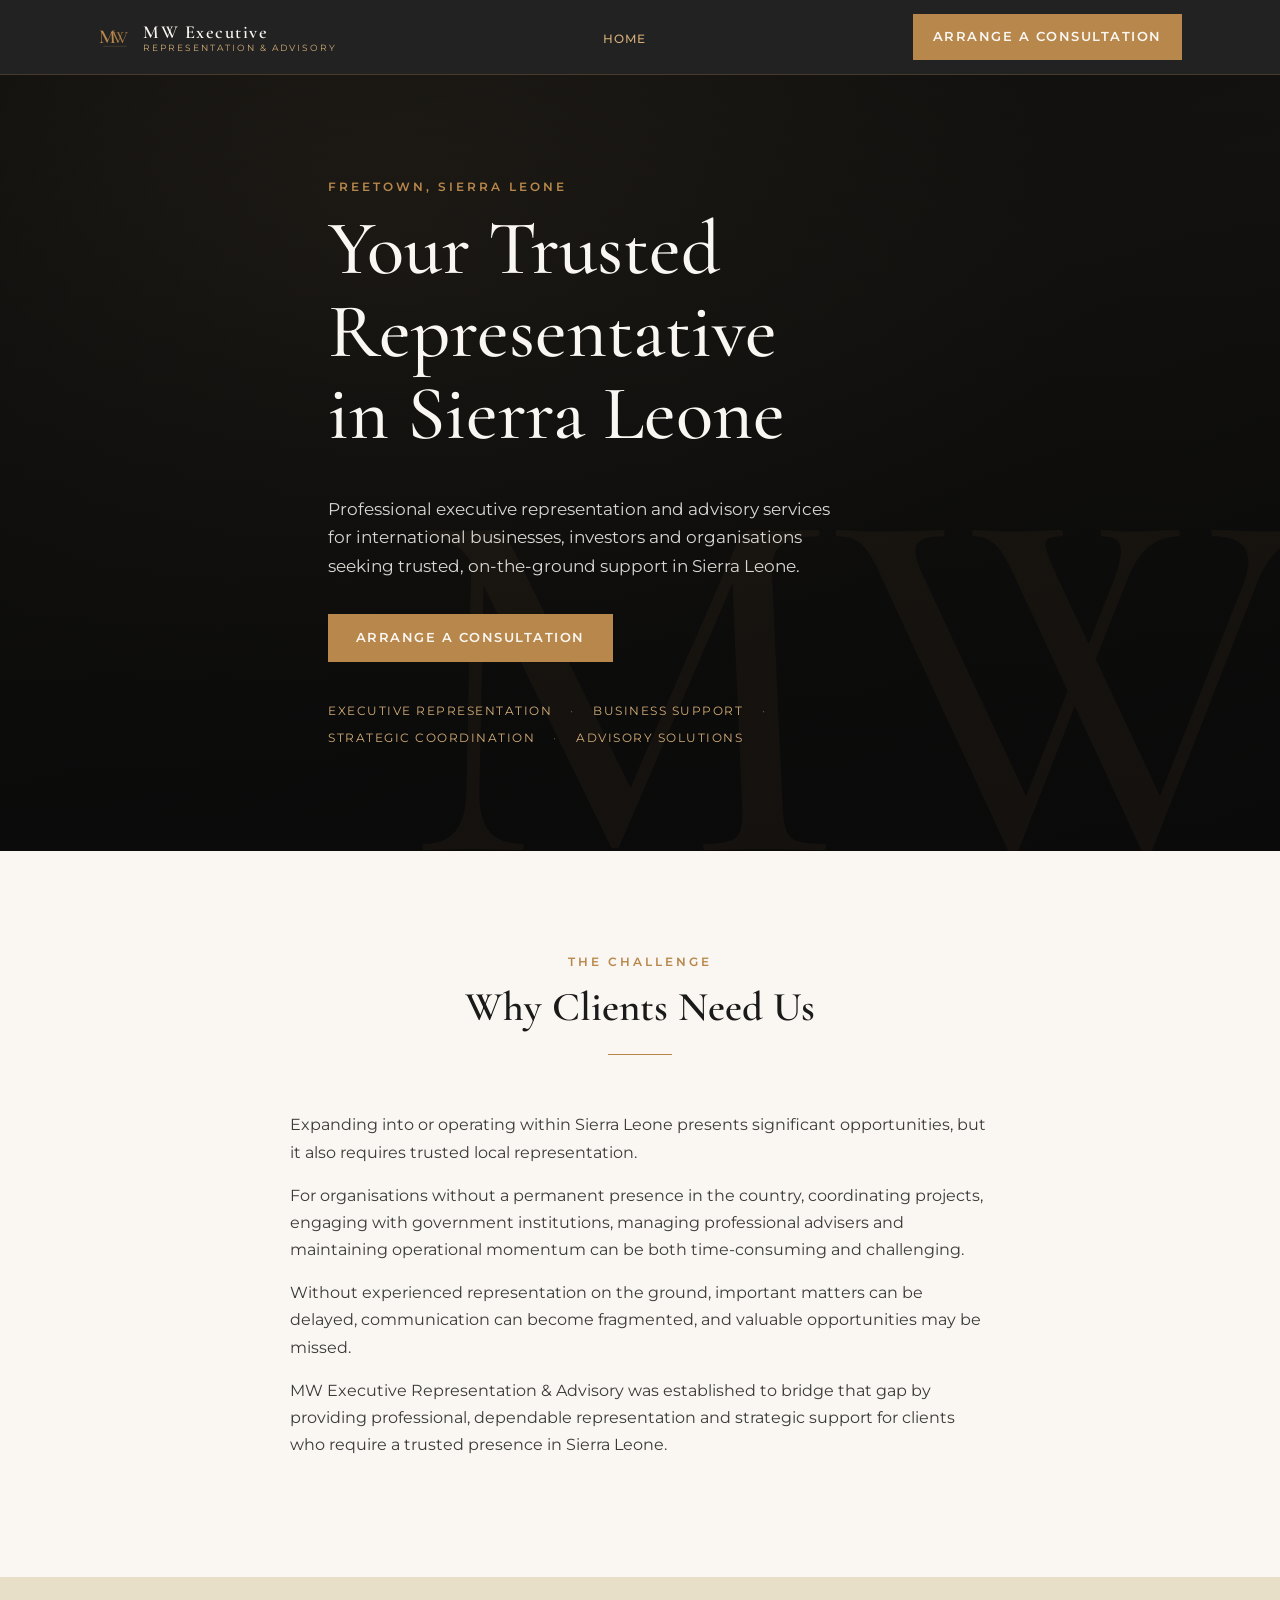
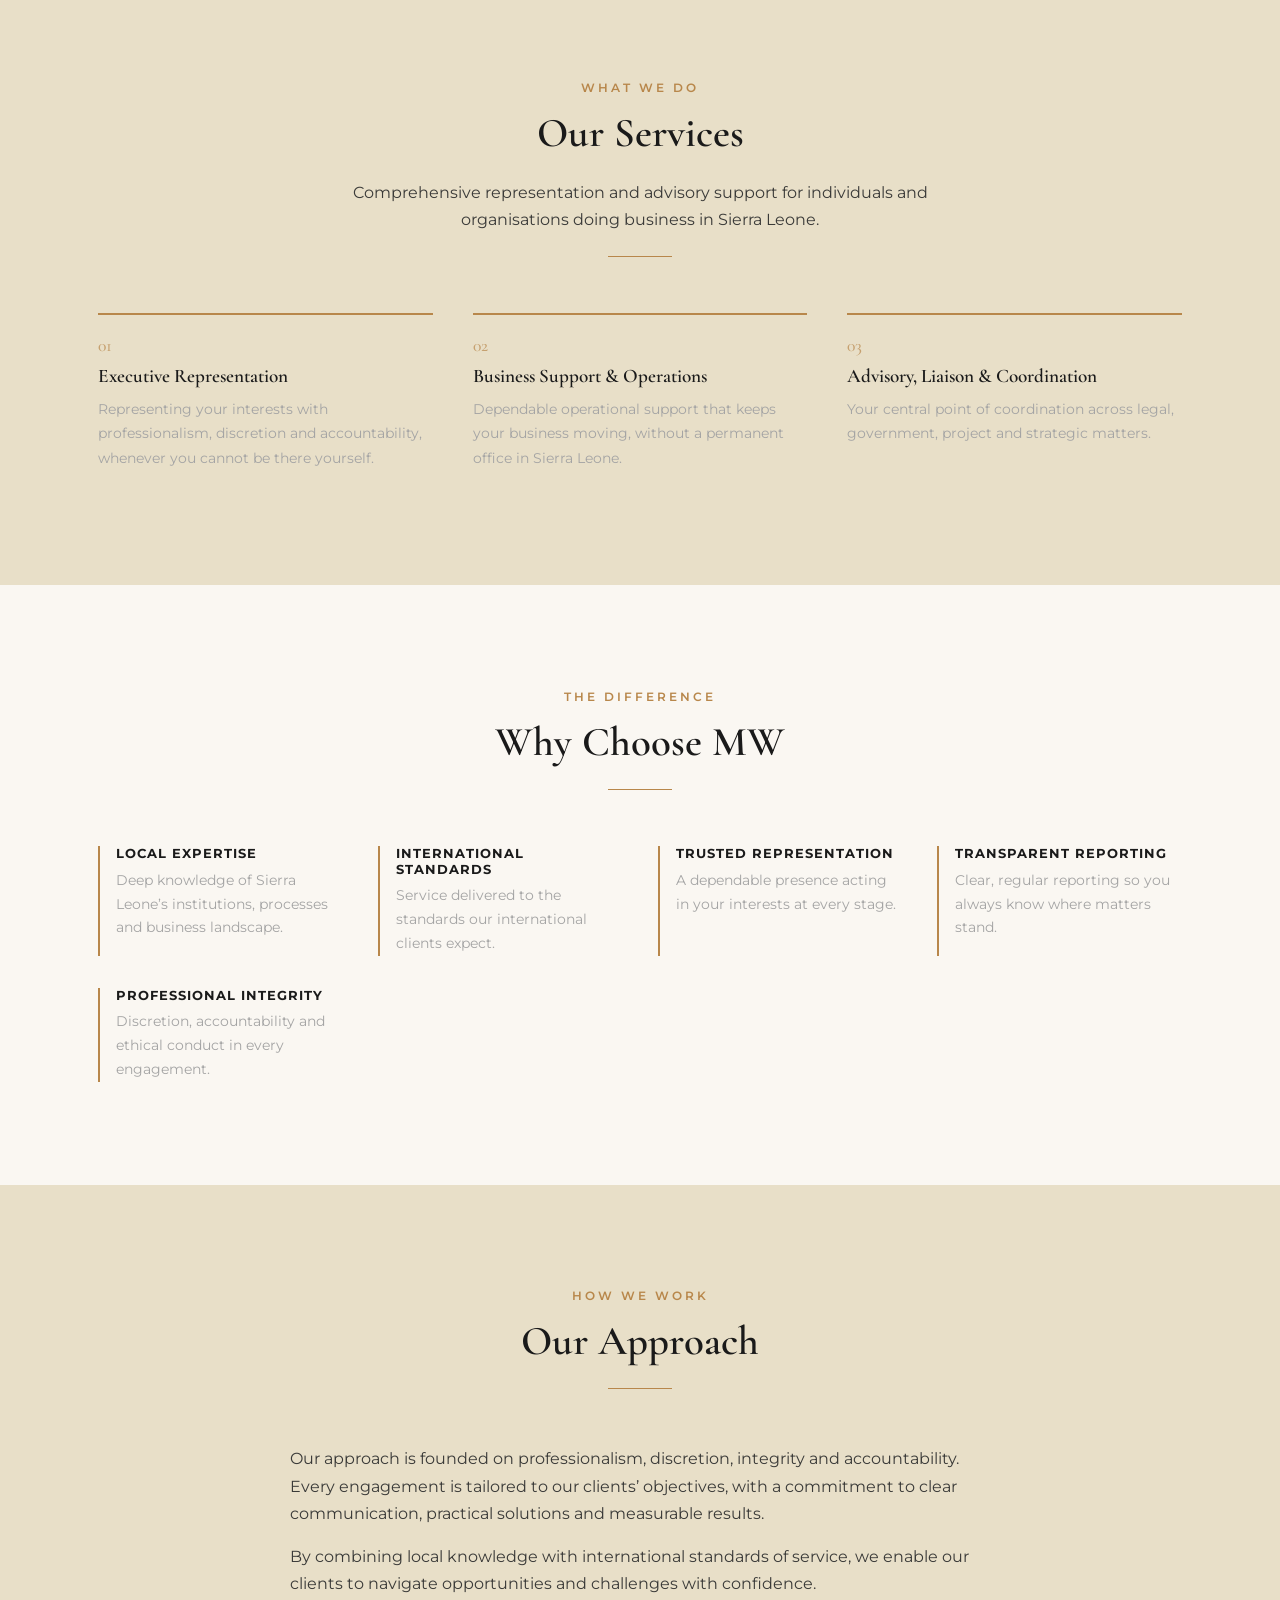
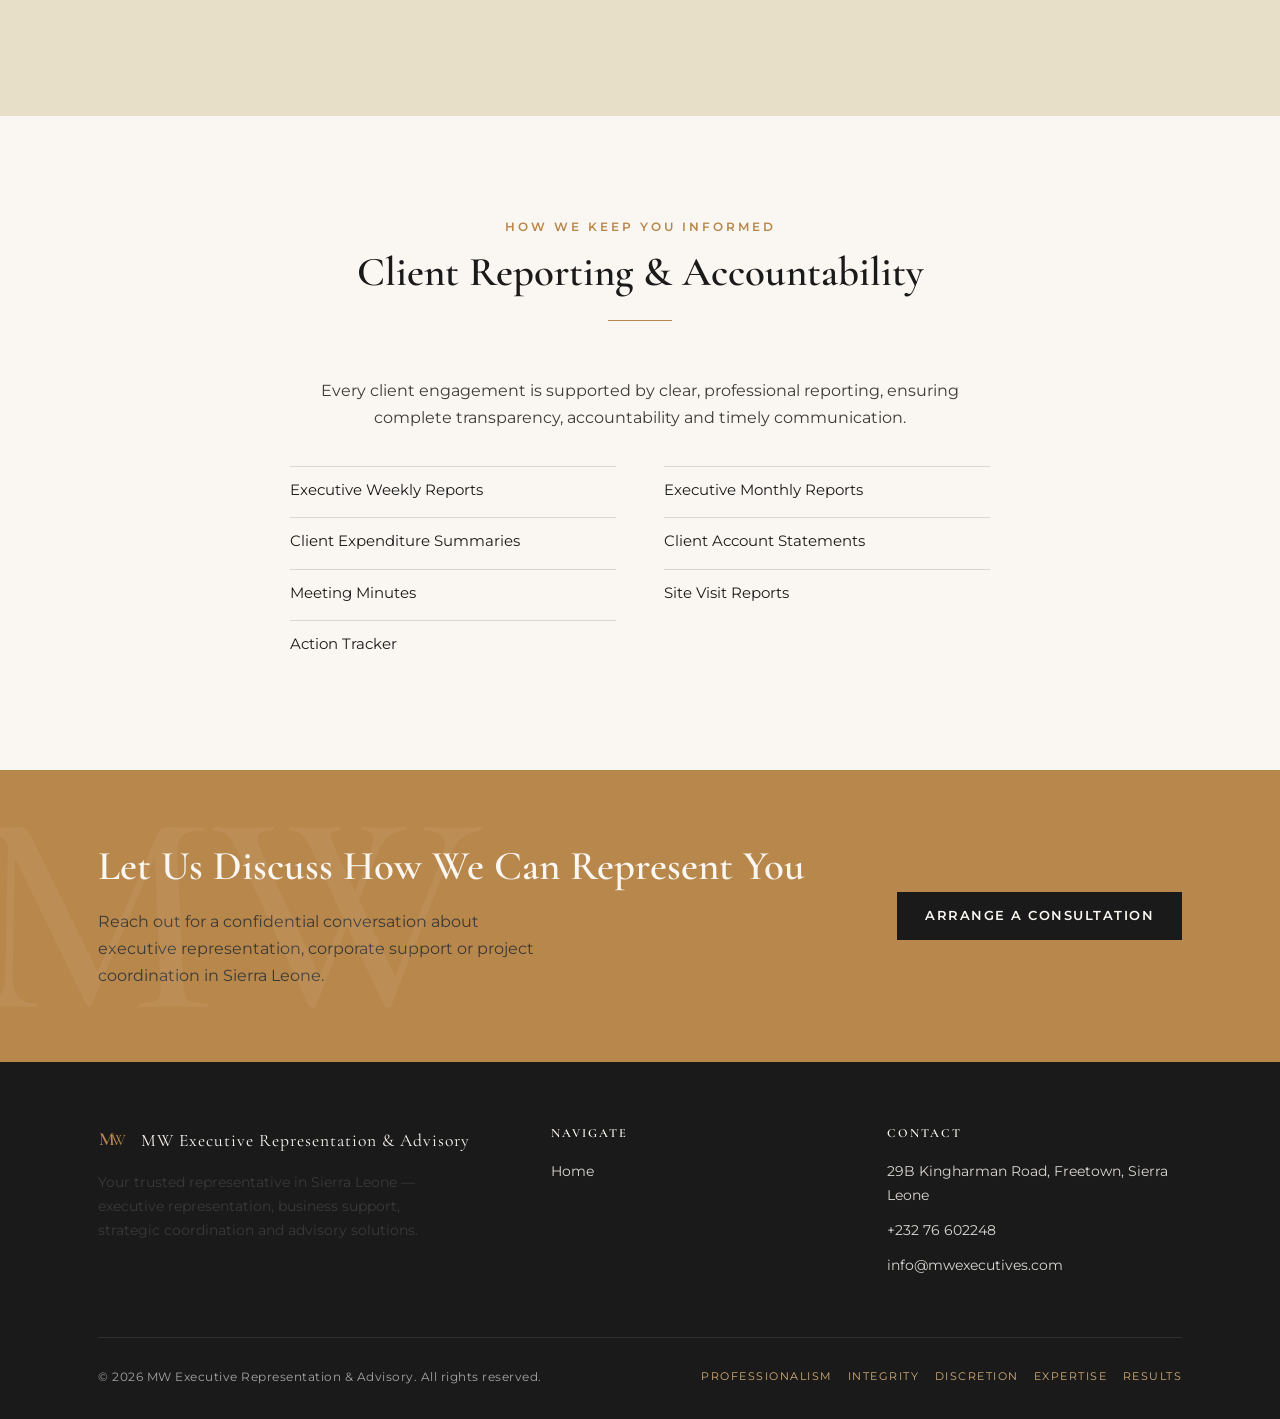
==== commit 21d2ca74: "feat: temporarily disable all pages except Home + Arrange a Consultation Client wants only the homep" ====
--- a/index.html
+++ b/index.html
@@ -83,11 +83,6 @@
       </button>
       <ul class="nav__links">
         <li><a href="index.html">Home</a></li>
-        <li><a href="about.html">About</a></li>
-        <li><a href="services.html">Services</a></li>
-        <li><a href="clients.html">Clients</a></li>
-        <li><a href="insights.html">Insights</a></li>
-        <li><a href="contact.html">Contact</a></li>
       </ul>
       <a href="contact.html" class="btn btn--primary nav__cta">Arrange a Consultation</a>
     </nav>
@@ -100,7 +95,6 @@
       <p class="hero__tagline">Professional executive representation and advisory services for international businesses, investors and organisations seeking trusted, on-the-ground support in Sierra Leone.</p>
       <div class="hero__actions">
         <a href="contact.html" class="btn btn--primary">Arrange a Consultation</a>
-        <a href="services.html" class="btn btn--outline">Our Services</a>
       </div>
       <div class="hero__meta">
         <span>Executive Representation</span>
@@ -141,23 +135,17 @@
         <span class="service-row__index">01</span>
         <h3>Executive Representation</h3>
         <p>Representing your interests with professionalism, discretion and accountability, whenever you cannot be there yourself.</p>
-        <a href="service-executive-representation.html" class="link-more">Learn More <svg viewBox="0 0 16 16" fill="none" stroke="currentColor" stroke-width="1.6" stroke-linecap="round"><path d="M3 8h10M9 4l4 4-4 4"/></svg></a>
       </article>
       <article class="service-index__item">
         <span class="service-row__index">02</span>
         <h3>Business Support &amp; Operations</h3>
         <p>Dependable operational support that keeps your business moving, without a permanent office in Sierra Leone.</p>
-        <a href="service-business-support.html" class="link-more">Learn More <svg viewBox="0 0 16 16" fill="none" stroke="currentColor" stroke-width="1.6" stroke-linecap="round"><path d="M3 8h10M9 4l4 4-4 4"/></svg></a>
       </article>
       <article class="service-index__item">
         <span class="service-row__index">03</span>
         <h3>Advisory, Liaison &amp; Coordination</h3>
         <p>Your central point of coordination across legal, government, project and strategic matters.</p>
-        <a href="service-advisory-liaison-coordination.html" class="link-more">Learn More <svg viewBox="0 0 16 16" fill="none" stroke="currentColor" stroke-width="1.6" stroke-linecap="round"><path d="M3 8h10M9 4l4 4-4 4"/></svg></a>
       </article>
-    </div>
-    <div class="container text-center" style="margin-top:2.5rem;">
-      <a href="services.html" class="btn btn--dark">View All Services</a>
     </div>
   </section>
 
@@ -253,11 +241,6 @@
           <h3>Navigate</h3>
           <ul>
             <li><a href="index.html">Home</a></li>
-            <li><a href="about.html">About</a></li>
-            <li><a href="services.html">Services</a></li>
-            <li><a href="clients.html">Clients</a></li>
-            <li><a href="insights.html">Insights</a></li>
-            <li><a href="contact.html">Contact</a></li>
           </ul>
         </div>
         <div>
